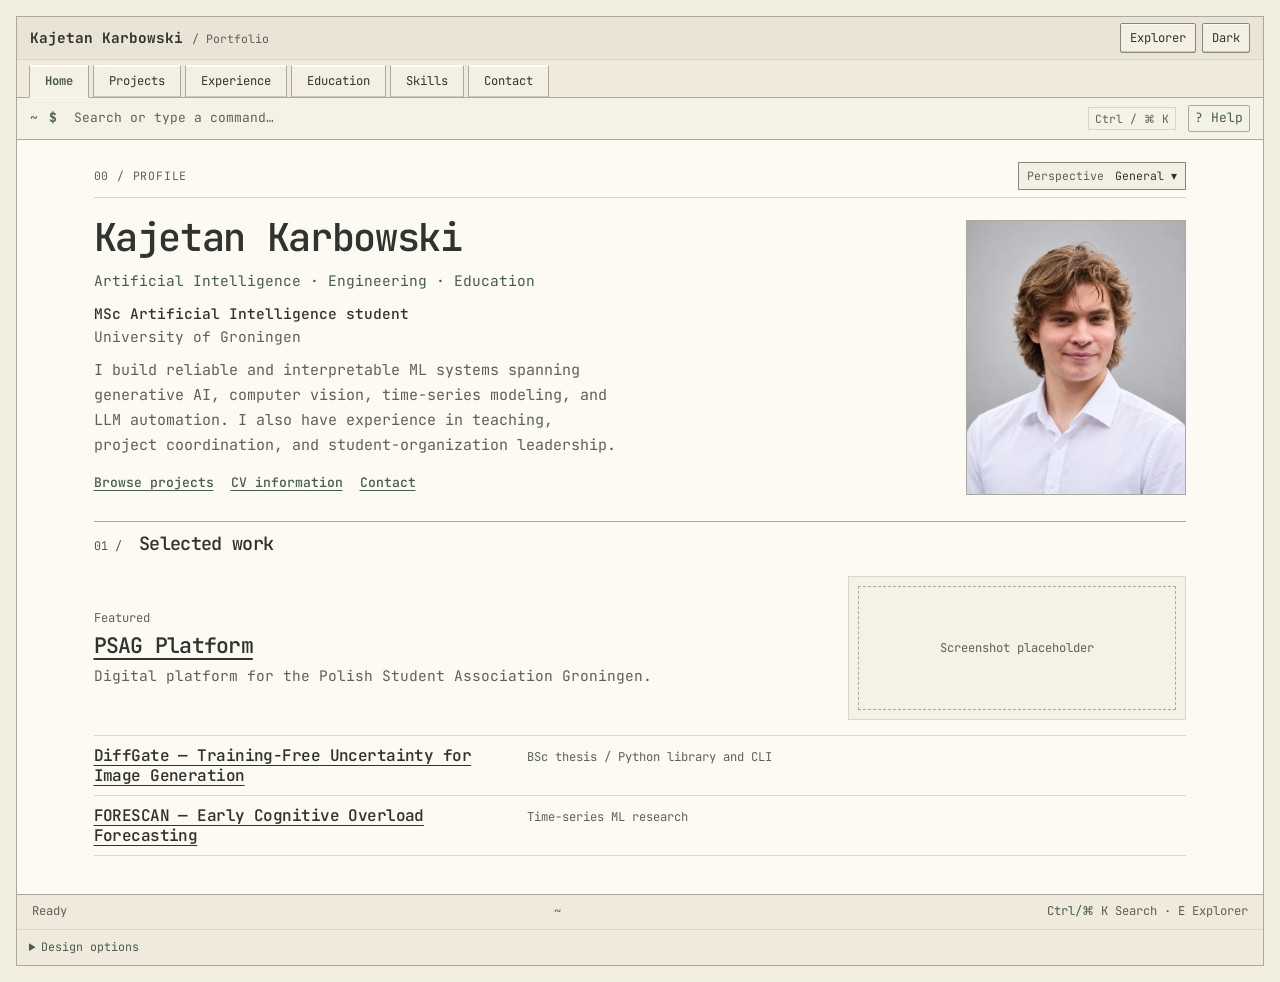
==== index.html @ 9a4038bc "Refine mobile header and add typography options" ====
<!doctype html>
<html lang="en">
<head>
  <meta charset="utf-8">
  <meta name="viewport" content="width=device-width, initial-scale=1">
  <meta name="description" content="Kajetan Karbowski, MSc Artificial Intelligence student at the University of Groningen.">
  <title>Kajetan Karbowski</title>
  <link rel="stylesheet" href="portfolio.css">
  <link rel="stylesheet" href="experiment.css">
  <script src="portfolio-content.js" defer></script>
  <script src="portfolio.js" defer></script>
</head>
<body>
  <div class="portfolio" data-design="experimental" data-theme="light">
    <a class="skip-link" href="#main">Skip to content</a>
    <div class="sheet dos-window">
      <header class="site-header">
        <div class="dos-banner">
          <a class="wordmark" href="./" data-page="home">Kajetan Karbowski <small>/ Portfolio</small></a>
          <div class="header-tools">
            <button type="button" id="outline-toggle" aria-controls="outline" aria-expanded="false" aria-keyshortcuts="E">Outline</button>
            <div class="dos-themes" role="group" aria-label="Color theme">
              <button type="button" data-color="light" aria-label="Light theme" aria-pressed="true">Light</button>
              <button type="button" data-color="dark" aria-label="Dark theme" aria-pressed="false">Dark</button>
            </div>
            <button type="button" id="theme-toggle" data-color="dark" aria-label="Use dark theme" hidden>Dark</button>
          </div>
        </div>
        <nav class="dos-tabs" aria-label="Primary">
          <a href="./" data-page="home" aria-current="page">Home</a>
          <a href="?section=projects" data-page="projects" aria-label="Projects">Projects</a>
          <a href="?section=experience" data-page="experience" aria-label="Experience"><span class="tab-full">Experience</span><span class="tab-short" aria-hidden="true" hidden>Exper.</span></a>
          <a href="?section=education" data-page="education" aria-label="Education"><span class="tab-full">Education</span><span class="tab-short" aria-hidden="true" hidden>Educ.</span></a>
          <a href="?section=skills" data-page="skills">Skills</a>
          <a href="?section=contact" data-page="contact">Contact</a>
        </nav>
        <div class="command-bar" id="command-bar">
          <form class="command-line" id="command-form" role="search">
            <span class="prompt" aria-hidden="true"><span id="prompt-path">~</span> <b>❯</b></span>
            <div class="command-field">
              <input id="command-input" type="search" role="combobox" aria-label="Search projects, pages, or commands" aria-controls="command-results" aria-autocomplete="list" aria-expanded="false" aria-keyshortcuts="Control+K Meta+K" autocomplete="off" spellcheck="false" placeholder="Search or type a command…">
              <span id="command-feedback" class="command-feedback" aria-hidden="true" hidden></span>
            </div>
            <kbd class="command-key" aria-hidden="true">Ctrl / ⌘ K</kbd>
            <button type="button" id="help-toggle" aria-label="Command help" aria-keyshortcuts="?" aria-controls="command-help" aria-expanded="false" hidden>? Help</button>
          </form>
          <div id="search-panel" class="search-panel" hidden>
            <div class="search-results" id="search-results">
              <p class="search-caption">Results</p>
              <ul id="command-results" role="listbox" aria-label="Search results"></ul>
              <p id="search-empty" hidden>No matches.</p>
            </div>
            <div class="search-preview" id="search-preview"></div>
            <div class="search-help" id="command-help" hidden>
              <h2>Command help</h2>
              <p>Type a name to search. Use ↑ ↓ to move, Enter to open, and Escape to close.</p>
              <dl>
                <dt>Navigate</dt><dd><code>cd projects</code>, <code>cd experience</code>, <code>cd education</code>, <code>cd contact</code></dd>
                <dt>Open a project</dt><dd><code>open psag</code></dd>
                <dt>Change view</dt><dd><code>view ai</code>, <code>view software</code>, <code>view education</code>, <code>view general</code></dd>
                <dt>Filter projects</dt><dd><code>filter --tag python</code>, <code>filter --clear</code></dd>
                <dt class="experiment-help" hidden>Shortcuts</dt><dd class="experiment-help" hidden><kbd>Ctrl/Cmd+K</kbd> toggles search, <kbd>?</kbd> toggles Help, and <kbd>E</kbd> toggles Explorer outside the search field.</dd>
              </dl>
            </div>
            <div class="search-footer"><span id="search-count" aria-live="polite"></span><span>↑ ↓ Move · Enter Open · Esc Close</span></div>
          </div>
        </div>
      </header>

      <div class="dos-workspace">
        <aside class="outline" id="outline" hidden>
          <button type="button" id="outline-close" aria-label="Close Explorer" hidden>Close</button>
          <nav aria-label="Page outline">
            <p id="outline-path">~/</p>
            <ul id="outline-links"></ul>
          </nav>
          <div id="inspector-meta" hidden></div>
        </aside>
        <main class="dos-content" id="main" tabindex="-1">
          <div class="views" role="group" aria-label="Perspective">
            <span class="view-label" aria-hidden="true">View</span>
            <button type="button" data-perspective="general" aria-pressed="true">All</button>
            <button type="button" data-perspective="research" aria-pressed="false">Research</button>
            <button type="button" data-perspective="engineering" aria-pressed="false">Software</button>
            <button type="button" data-perspective="teaching" aria-pressed="false">Education</button>
          </div>
          <div class="document-tools" hidden>
            <span id="document-identifier">00 / Profile</span>
            <details id="perspective-menu">
              <summary><span class="perspective-label">Perspective</span> <span id="active-perspective">General</span><span id="compact-perspective" aria-hidden="true">General</span> <span aria-hidden="true">▾</span></summary>
              <div role="group" aria-label="Perspective">
                <button type="button" data-perspective="general" aria-pressed="true">General</button>
                <button type="button" data-perspective="research" aria-pressed="false">Research</button>
                <button type="button" data-perspective="engineering" aria-pressed="false">Software</button>
                <button type="button" data-perspective="teaching" aria-pressed="false">Education</button>
              </div>
            </details>
          </div>

          <a class="back-link" id="back-to-projects" href="?section=projects" data-page="projects" hidden>← Back to projects</a>
          <header class="hero" data-home>
            <div class="hero-copy">
              <div class="heading-row"><h1 tabindex="-1">Kajetan Karbowski</h1></div>
              <div class="dossier-profile" hidden>
                <p class="dossier-fields">Artificial Intelligence · Engineering · Education</p>
                <p class="dossier-degree">MSc Artificial Intelligence <span>University of Groningen</span></p>
              </div>
              <p class="intro">I’m an MSc Artificial Intelligence student at the University of Groningen, interested in AI research, software engineering, and education.</p>
              <div class="hero-actions">
                <a class="button primary" href="?section=projects" data-page="projects">Browse projects</a>
                <a class="button" href="?section=contact#cv" data-page="contact" data-anchor="cv">CV information</a>
                <a class="button" href="?section=contact" data-page="contact">Contact</a>
              </div>
            </div>
            <picture class="portrait profile-portrait" id="portrait">
              <source srcset="assets/profile_portrait_web.webp" type="image/webp">
              <img src="assets/profile_portrait_web.jpg" width="1122" height="1402" alt="Kajetan Karbowski">
            </picture>
          </header>

          <div class="filters" id="filters" hidden>
            <span>Filter</span>
            <button type="button" id="clear-filter">Clear filter</button>
            <span id="filter-count"></span>
          </div>
          <div id="section-content"></div>
        </main>
      </div>

      <footer class="dos-status">
        <span id="status" role="status" aria-live="polite" aria-atomic="true">Ready</span>
        <span id="status-path" aria-hidden="true">~</span>
        <span class="experiment-shortcuts" hidden><kbd>Ctrl/⌘ K</kbd> Search <span id="inspector-shortcut">· <kbd>E</kbd> Explorer</span></span>
      </footer>
      <details id="design-options" class="design-options" hidden>
        <summary>Design options</summary>
        <fieldset>
          <legend>Typography</legend>
          <label><input type="radio" name="typography" value="mono" checked> <span>Mono <small>JetBrains Mono throughout</small></span></label>
          <label><input type="radio" name="typography" value="mixed"> <span>Mixed <small>Mono headings and controls, sans-serif prose</small></span></label>
          <label><input type="radio" name="typography" value="reading"> <span>Reading <small>Sans-serif headings and prose, with roomier text</small></span></label>
        </fieldset>
      </details>
    </div>

  </div>
</body>
</html>
---- portfolio.css ----
@font-face {
  font-family: "IBM Plex Sans";
  src: url("fonts/ibm-plex-sans.woff2") format("woff2");
  font-style: normal;
  font-weight: 400 700;
  font-display: swap;
}
@font-face {
  font-family: "IBM Plex Mono";
  src: url("fonts/ibm-plex-mono.woff2") format("woff2");
  font-style: normal;
  font-weight: 400;
  font-display: swap;
}
:root {
  --mono: "IBM Plex Mono", ui-monospace, 'Cascadia Mono', Consolas, 'Liberation Mono', monospace;
  font-family: "IBM Plex Sans", system-ui, sans-serif;
}
*, *::before, *::after { box-sizing: border-box; }
body, h1, h2, h3, p, ul { margin: 0; }
button, select, input { font: inherit; color: inherit; }
button, select, summary { cursor: pointer; }
a { color: inherit; text-underline-offset: .23em; }
[hidden] { display: none !important; }

.portfolio {
  --paper: #f7f4e9;
  --panel: #fffdf6;
  --trim: #f0ebdc;
  --raised: #f7f3e8;
  --bar: #e9e1ca;
  --selected: #ebe2cc;
  --ink: #332f26;
  --muted: #625b4b;
  --accent: #87432e;
  --accent-wash: #f3e5da;
  --command-surface: #f9f5ec;
  --line: #b7ac94;
  --control-line: #8e8168;
  --rule: #ded7c5;
  --rim: #fffefa;
  --bevel: #cfc5b0;
  --primary: #4d442f;
  --primary-text: #fffdf6;
  color-scheme: light;
  min-height: 100vh;
  padding: clamp(10px, 2.15vw, 36px);
  background: var(--paper);
  color: var(--ink);
}
.portfolio[data-theme="dark"] {
  --paper: #212121;
  --panel: #2b2b2b;
  --trim: #343434;
  --raised: #3d3d3d;
  --bar: #404040;
  --selected: #4a4a4a;
  --ink: #f1f1f1;
  --muted: #c1c1c1;
  --accent: #f1ae95;
  --accent-wash: #463731;
  --command-surface: #30302e;
  --line: #777;
  --control-line: #8b8b8b;
  --rule: #525252;
  --rim: #5a5a5a;
  --bevel: #242424;
  --primary: #e3e3e3;
  --primary-text: #252525;
  color-scheme: dark;
}
:focus-visible { outline: 2px solid var(--accent); outline-offset: 3px; }
.skip-link { position: absolute; inset: 8px auto auto 8px; z-index: 1; padding: 10px; background: var(--panel); }
.skip-link:not(:focus) { clip-path: inset(50%); }
.sheet { max-width: 1510px; margin-inline: auto; }
.dos-window { border: 1px solid var(--line); outline: 1px solid var(--rim); background: var(--panel); }
.site-header { background: var(--trim); }
.dos-banner {
  display: flex;
  flex-wrap: wrap;
  justify-content: space-between;
  align-items: center;
  gap: 8px 18px;
  padding: 10px 16px;
  background: var(--bar);
  box-shadow: inset 0 1px 0 var(--rim);
  border-bottom: 1px solid var(--rule);
}
.wordmark { font-size: .9rem; font-weight: 700; text-decoration: none; }
.wordmark small { font: .72rem var(--mono); color: var(--muted); }
.header-tools, .dos-themes { display: flex; flex-wrap: wrap; align-items: center; gap: 6px; }
.dos-themes { gap: 3px; }

button, .button, select, input {
  background: var(--raised);
  border: 1px solid var(--control-line);
  border-radius: 2px;
}
button, .button, select { padding: 8px 11px; min-height: 36px; font-size: .82rem; }
.header-tools button, .dos-tabs a {
  font: .76rem/1.2 var(--mono);
  box-shadow: inset 0 1px 0 var(--rim), inset 0 -1px 0 var(--bevel);
}
.header-tools button { min-height: 34px; padding: 6px 9px; }
button[aria-expanded="true"], button[aria-pressed="true"] { background: var(--selected); font-weight: 700; }
.dos-themes button[aria-pressed="true"] { box-shadow: inset 0 1px 1px var(--bevel); }
.button { display: inline-flex; align-items: center; justify-content: center; text-decoration: none; }
.button.primary { border-color: var(--primary); background: var(--primary); color: var(--primary-text); font-weight: 650; }
.dos-tabs {
  display: flex;
  flex-wrap: wrap;
  gap: 4px;
  padding: 8px 14px 0;
  border-bottom: 1px solid var(--line);
}
.dos-tabs a {
  position: relative;
  display: flex;
  align-items: center;
  min-height: 39px;
  padding: 7px 15px;
  margin-bottom: -1px;
  text-decoration: none;
  background: var(--raised);
  border: 1px solid var(--line);
  border-top-color: var(--rim);
}
.dos-tabs a[aria-current] { color: var(--accent); background: var(--command-surface); border-bottom-color: var(--panel); box-shadow: inset 0 1px 0 var(--rim); font-weight: 700; }

.command-bar {
  border-bottom: 1px solid var(--line);
  background: var(--command-surface);
  font: .81rem/1.4 var(--mono);
}
.command-line {
  display: grid;
  grid-template-columns: auto minmax(0, 1fr) auto;
  align-items: center;
  gap: 12px;
  min-height: 49px;
  padding: 0 15px;
}
.prompt { white-space: nowrap; color: var(--accent); min-width: 0; }
.prompt b { padding-inline-start: 3px; }
.command-field { position: relative; min-width: 0; }
.command-field input {
  display: block;
  width: 100%;
  min-height: 37px;
  border: 0;
  border-radius: 0;
  padding: 6px 5px;
  background: transparent;
  font: inherit;
}
.command-field input::placeholder { color: var(--muted); opacity: 1; }
.command-field input:focus-visible { outline-offset: 0; }
.command-field:has(.command-feedback:not([hidden])) input::placeholder { color: transparent; }
.command-feedback {
  position: absolute;
  inset: 0 5px;
  display: flex;
  align-items: center;
  color: var(--accent);
  overflow-wrap: anywhere;
  pointer-events: none;
}
.command-feedback[data-typing]::after { content: '▍'; }
.command-key, .search-caption, .preview-type, .search-footer { color: var(--muted); font: .71rem/1.35 var(--mono); }
.command-key { border: 1px solid var(--rule); padding: 3px 6px; white-space: nowrap; }
.search-panel {
  display: grid;
  grid-template-columns: minmax(0, .9fr) minmax(0, 1.45fr);
  border-top: 1px solid var(--line);
  background: var(--panel);
}
.search-results, .search-preview, .search-help { min-width: 0; padding: 16px clamp(12px, 2vw, 27px); }
.search-results { border-right: 1px solid var(--rule); }
.search-caption { text-transform: uppercase; letter-spacing: .1em; margin-bottom: 9px; }
#command-results { max-height: 240px; overflow-y: auto; list-style: none; padding: 0; }
#command-results li {
  display: flex;
  justify-content: space-between;
  align-items: baseline;
  gap: 8px;
  padding: 8px 10px;
  border-left: 2px solid transparent;
  color: var(--ink);
  cursor: pointer;
}
#command-results li[aria-selected="true"] { border-color: var(--accent); background: var(--accent-wash); }
#command-results small { color: var(--muted); font-size: .7rem; }
#search-empty { padding: 8px 0; color: var(--muted); }
.search-preview { background: var(--command-surface); }
.search-preview h2 { margin: 4px 0 7px; font-size: 1.35rem; font-family: "IBM Plex Sans", system-ui, sans-serif; }
.search-preview code { color: var(--accent); font: .76rem/1.5 var(--mono); overflow-wrap: anywhere; }
.search-preview p:not(.search-caption, .preview-type, .meta), .search-help p { max-width: 62ch; margin-top: 13px; color: var(--muted); font: .94rem/1.5 "IBM Plex Sans", system-ui, sans-serif; }
.search-preview .meta { margin-top: 7px; }
.search-help { grid-column: 1 / -1; }
.search-help h2 { font-family: "IBM Plex Sans", system-ui, sans-serif; }
.search-help dl { display: grid; grid-template-columns: max-content 1fr; gap: 6px 13px; margin-bottom: 3px; }
.search-help dd { margin: 0; overflow-wrap: anywhere; }
.search-footer { grid-column: 1 / -1; display: flex; justify-content: space-between; flex-wrap: wrap; gap: 5px 15px; padding: 7px 15px; border-top: 1px solid var(--rule); }
.dos-workspace { display: grid; grid-template-columns: minmax(0, 1fr); }
.dos-workspace:has(.outline:not([hidden])) { grid-template-columns: minmax(158px, 15%) minmax(0, 1fr); }
.outline { background: var(--trim); border-right: 1px solid var(--rule); padding: 23px 13px; font: .78rem/1.45 var(--mono); }
.outline p { margin: 0 6px 8px; color: var(--accent); font-weight: 600; }
.outline ul { list-style: none; padding: 0 0 0 8px; margin-left: 9px; border-left: 1px solid var(--line); }
.outline a { display: block; padding: 8px 7px; text-decoration: none; overflow-wrap: anywhere; }

.dos-content { width: 100%; max-width: 1216px; min-width: 0; margin-inline: auto; padding: clamp(16px, 2.5vw, 36px) clamp(16px, 4vw, 58px) clamp(32px, 5vw, 68px); }
.views { display: flex; align-items: center; flex-wrap: wrap; gap: 4px; }
.view-label { margin-right: 9px; color: var(--muted); font: .7rem/1.4 var(--mono); letter-spacing: .09em; text-transform: uppercase; }
.views button { padding: 5px 9px; min-height: 31px; border: 1px solid transparent; background: transparent; font: .78rem/1.4 var(--mono); }
.views button[aria-pressed="true"] { color: var(--accent); background: var(--accent-wash); border-color: var(--rule); }
.hero { margin-block: 24px 25px; }
.hero[data-home] { display: grid; grid-template-columns: minmax(0, 1fr) minmax(135px, 22%); gap: clamp(20px, 5vw, 78px); align-items: center; margin-block: 28px clamp(34px, 5vw, 66px); }
h1 { width: fit-content; max-width: 100%; font-size: clamp(2rem, 3.8vw, 3.5rem); line-height: 1.07; font-weight: 650; letter-spacing: -.045em; overflow-wrap: anywhere; }
.hero:not([data-home]) h1 { font-size: clamp(1.95rem, 3.5vw, 3.15rem); }
.intro { max-width: 58ch; margin-block-start: 11px; color: var(--muted); font-size: clamp(1rem, 1.4vw, 1.2rem); line-height: 1.58; }
.hero-actions, .contact-actions { display: flex; flex-wrap: wrap; gap: 8px; margin-top: 19px; }
.hero-actions .button { min-height: 42px; padding-inline: 14px; }
h2 { font-size: clamp(1.18rem, 2vw, 1.46rem); line-height: 1.2; letter-spacing: -.027em; }
h3 { font-size: 1.12rem; line-height: 1.22; letter-spacing: -.025em; }
.meta, .tags, .dos-status { font: .76rem/1.4 var(--mono); color: var(--muted); }

.media-placeholder {
  position: relative;
  display: grid;
  min-width: 0;
  place-items: center;
  padding: 19px;
  background: var(--command-surface);
  color: var(--muted);
  text-align: center;
  text-decoration: none;
  font: .76rem/1.4 var(--mono);
}
.media-placeholder::before { content: ''; position: absolute; inset: 9px; border: 1px dashed var(--line); pointer-events: none; }
.portrait { aspect-ratio: 5 / 5.7; border: 1px solid var(--rule); }
.home-section { border-top: 1px solid var(--rule); padding-top: 16px; }
.home-section + .home-section { margin-top: 30px; }
.home-section h2 { margin-bottom: 13px; }
.featured { display: grid; grid-template-columns: minmax(0, 1.14fr) minmax(0, 1fr); border: 1px solid var(--rule); }
.feature-image { min-height: 222px; border-right: 1px solid var(--rule); }
.feature-copy { padding: clamp(20px, 3.2vw, 44px); }
.feature-copy h3 { margin-block: 5px 9px; font-size: clamp(1.38rem, 2.6vw, 2.06rem); }
.feature-copy p:not(.meta), .project-copy p:not(.meta), .entries li p:not(.meta), .detail-body p, .contact-grid p { color: var(--muted); max-width: 66ch; line-height: 1.55; }
.feature-copy .text-action { display: inline-block; margin-top: 17px; }
.text-action, .back-link { font-size: .86rem; color: var(--accent); font-weight: 650; }
.text-action::after { content: ' →'; }
.back-link { display: inline-block; margin-top: 12px; }
.tags { display: flex; flex-wrap: wrap; gap: 5px; list-style: none; padding: 0; margin-top: 12px; }
.tags :is(button, span) {
  display: inline-block;
  padding: 3px 7px;
  border: 1px solid var(--rule);
  background: var(--raised);
  font: .71rem/1.4 var(--mono);
}
.tags button { min-height: 26px; color: var(--accent); border-color: var(--line); }
.tags button[aria-pressed="true"] { background: var(--accent-wash); }
.highlights { display: grid; grid-template-columns: repeat(2, minmax(0, 1fr)); gap: 12px 24px; padding: 0; list-style: none; }
.highlights li { border-bottom: 1px solid var(--rule); padding-block: 4px 12px; }
.highlights h3 { margin-bottom: 5px; }

.filters { display: flex; align-items: center; flex-wrap: wrap; gap: 7px 12px; padding: 7px 10px; background: var(--trim); border-block: 1px solid var(--rule); font: .77rem/1.4 var(--mono); }
.filters button { min-height: 29px; padding: 3px 8px; color: var(--accent); }
#filter-count { margin-inline-start: auto; color: var(--muted); }
.entries, .project-list { list-style: none; padding: 0; border-top: 1px solid var(--rule); }
.filters:not([hidden]) + #section-content .project-list { border-top: 0; }
.entries li, .project-list > li { padding-block: 19px; border-bottom: 1px solid var(--rule); }
.project-list > li { display: flex; justify-content: space-between; align-items: baseline; gap: 10px 22px; }
.project-list .text-action { flex-shrink: 0; }
.project-copy h2, .entries h2 { margin-block: 4px 7px; }
.empty { padding-block: 18px; color: var(--muted); }
.document-index {
  display: flex;
  flex-wrap: wrap;
  gap: 5px 15px;
  padding: 8px 10px;
  border-block: 1px solid var(--rule);
  margin-bottom: 14px;
  background: var(--command-surface);
  color: var(--accent);
  font: .78rem/1.45 var(--mono);
}
.detail-image { min-height: clamp(185px, 24vw, 365px); border: 1px solid var(--rule); }
.detail-body { max-width: 73ch; }
.detail-body section, .detail-body details, .contact-grid section { border-top: 1px solid var(--rule); padding-block: 16px; }
.detail-body section:first-child { margin-top: 24px; }
.detail-body h2, .contact-grid h2 { margin-bottom: 8px; }
.detail-body summary { font-weight: 640; }
.detail-body details p { margin-top: 7px; }
.contact-grid { display: grid; grid-template-columns: minmax(0, 1.35fr) minmax(0, 1fr); gap: 4px 27px; }
.contact-grid code { font-family: var(--mono); overflow-wrap: anywhere; }
.contact-grid .meta { margin-bottom: 5px; }
.dos-status { display: flex; flex-wrap: wrap; justify-content: space-between; gap: 4px 12px; border-top: 1px solid var(--line); background: var(--trim); padding: 8px 15px; overflow-wrap: anywhere; }

@media (hover: hover) {
  button:hover, .button:not(.primary):hover, .dos-tabs a:not([aria-current]):hover, .outline a:hover { background: var(--selected); }
  .button.primary:hover { opacity: .9; }
  .media-placeholder:hover { background: var(--selected); }
}
@media (max-width: 760px) {
  .dos-workspace:has(.outline:not([hidden])) { grid-template-columns: minmax(0, 1fr); }
  .outline { border-right: 0; border-bottom: 1px solid var(--rule); padding: 12px; }
  .outline ul { display: grid; grid-template-columns: repeat(2, minmax(0, 1fr)); }
  .search-panel { grid-template-columns: minmax(0, 1fr); }
  .search-preview { display: none; }
  .search-results { border-right: 0; }
  .hero { margin-top: 18px; }
  .hero[data-home] { margin-top: 20px; }
}
@media (max-width: 520px) {
  .dos-banner { padding: 9px 10px; }
  .header-tools { gap: 5px; }
  .command-line { grid-template-columns: minmax(0, 1fr); gap: 3px; padding: 7px 11px 5px; }
  .prompt { overflow: hidden; text-overflow: ellipsis; font-size: .73rem; }
  .command-field input { min-height: 37px; font-size: .76rem; }
  .command-feedback { font-size: .71rem; }
  .command-key { display: none; }
  .search-footer span:last-child { display: none; }
  .search-help dl { grid-template-columns: minmax(0, 1fr); }
  .search-help dt:not(:first-of-type) { margin-top: 5px; }
  .dos-tabs { display: grid; grid-template-columns: repeat(3, minmax(0, 1fr)); padding-inline: 5px; gap: 3px; }
  .dos-tabs a { justify-content: center; padding: 6px 8px; min-height: 36px; font-size: .71rem; }
  .hero[data-home] { grid-template-columns: 1fr; gap: 17px; }
  .portrait { width: min(165px, 100%); }
  .featured, .contact-grid { grid-template-columns: 1fr; }
  .feature-image { min-height: 153px; border-right: 0; border-bottom: 1px solid var(--rule); }
  .project-list > li { flex-wrap: wrap; }
  #status-path { display: none; }
}
---- experiment.css ----
@font-face {
  font-family: "JetBrains Mono";
  src: url("fonts/jetbrains-mono.woff2") format("woff2");
  font-weight: 400 700;
  font-display: swap;
}

.portfolio[data-design="experimental"] {
  --mono: "JetBrains Mono", ui-monospace, monospace;
  --outer: clamp(9px, 1.25vw, 24px);
  --paper: #f1eddf;
  --panel: #fcfaf2;
  --trim: #efeadc;
  --raised: #f4efe3;
  --bar: #e9e4d5;
  --selected: #e3e6d8;
  --ink: #30342e;
  --muted: #5c6258;
  --accent: #465d4e;
  --accent-wash: #e7eadf;
  --command-surface: #f4f1e7;
  --line: #a8aa9b;
  --control-line: #858b7b;
  --rule: #d6d7c8;
  --rim: #fdfbf4;
  --bevel: #cbcbbd;
  display: flex;
  flex: 1;
  min-height: 0;
  font: 400 .91rem/1.6 var(--mono);
  padding: var(--outer);
}
body:has(> .portfolio[data-design="experimental"]:not([hidden])) {
  display: flex;
  flex-direction: column;
  min-height: 100vh;
  min-height: 100dvh;
}
.portfolio[data-design="experimental"][data-theme="dark"] {
  --paper: #70736f;
  --panel: #626662;
  --trim: #666a66;
  --raised: #686d68;
  --bar: #676b67;
  --selected: #555d57;
  --ink: #f6f4ed;
  --muted: #f0eee7;
  --accent: #e9f2e7;
  --accent-wash: #555d57;
  --command-surface: #626662;
  --line: #858983;
  --control-line: #c6ccc4;
  --rule: #858983;
  --rim: #858983;
  --bevel: #5d615d;
}
.portfolio[data-design="experimental"] .sheet {
  width: 100%;
  max-width: 1550px;
  display: flex;
  flex-direction: column;
}
.portfolio[data-design="experimental"] .dos-workspace { flex: 1; }
.portfolio[data-design="experimental"] .dos-window { outline: 0; }
.portfolio[data-design="experimental"] .dos-banner { padding: 6px 13px; box-shadow: none; }
.portfolio[data-design="experimental"] .header-tools button { min-height: 30px; padding-block: 4px; }
.portfolio[data-design="experimental"] .dos-tabs { padding: 5px 12px 0; }
.portfolio[data-design="experimental"] .dos-tabs a { min-height: 33px; padding-block: 5px; }
.portfolio[data-design="experimental"] .command-line {
  grid-template-columns: auto minmax(0, 1fr) auto auto;
  min-height: 41px;
  padding-inline: 13px;
}
#help-toggle {
  padding: 3px 6px;
  min-height: 27px;
  border-color: var(--line);
  background: transparent;
  color: var(--accent);
  font: inherit;
}
#command-results .command-group { display: block; border: 0; padding: 0; cursor: default; }
.command-group ul { padding: 0; list-style: none; }
.command-group > p { color: var(--muted); padding: 7px 8px 3px; font-size: .69rem; text-transform: uppercase; letter-spacing: .07em; }
.portfolio[data-design="experimental"] #command-results { max-height: 324px; }
.portfolio[data-design="experimental"] .command-field input { min-height: 34px; }
.portfolio[data-design="experimental"] .command-feedback[data-hold]::after {
  content: '▍';
  animation: hold-cursor 780ms step-end infinite;
}
@keyframes hold-cursor { 50% { opacity: 0; } }
.portfolio[data-design="experimental"] .command-feedback[data-returning] {
  opacity: 0;
  transition: opacity var(--command-settle) ease-out;
}
.portfolio[data-design="experimental"] .command-field:has(.command-feedback[data-returning]) input::placeholder {
  color: var(--muted);
  transition: color var(--command-settle) ease-out;
}
.portfolio[data-design="experimental"] .search-preview h2,
.portfolio[data-design="experimental"] .search-preview p:not(.search-caption, .preview-type, .meta) {
  font-family: var(--mono);
}
.portfolio[data-design="experimental"][data-theme="dark"] #command-results [aria-selected="true"] small { color: var(--ink); }

.portfolio[data-design="experimental"] .dos-content { max-width: 1180px; padding: 22px clamp(16px, 3.4vw, 53px) 38px; }
.document-tools {
  display: flex;
  align-items: baseline;
  justify-content: space-between;
  gap: 10px;
  border-bottom: 1px solid var(--rule);
  padding-bottom: 7px;
  min-height: 31px;
  color: var(--muted);
  font: .72rem/1.4 var(--mono);
}
#document-identifier { text-transform: uppercase; letter-spacing: .07em; }
#perspective-menu { position: relative; margin-left: auto; }
#perspective-menu summary {
  list-style: none;
  padding: 5px 8px;
  border: 1px solid var(--control-line);
  background: var(--raised);
  color: var(--ink);
}
#perspective-menu[open] summary { background: var(--accent-wash); }
.perspective-label { color: var(--muted); margin-right: 4px; }
#compact-perspective { display: none; }
#perspective-menu summary::-webkit-details-marker { display: none; }
#perspective-menu [role="group"] {
  position: absolute;
  z-index: 2;
  right: 0;
  min-width: 138px;
  padding: 4px;
  margin-top: 5px;
  border: 1px solid var(--control-line);
  background: var(--panel);
}
#perspective-menu button {
  display: block;
  width: 100%;
  min-height: 29px;
  padding: 4px 8px;
  border: 0;
  background: transparent;
  text-align: left;
  font: inherit;
}
#perspective-menu button:is(:hover, [aria-pressed="true"]) { background: var(--accent-wash); color: var(--ink); }
.portfolio[data-design="experimental"] :is(h1, h2, h3) {
  font-family: var(--mono);
  font-weight: 550;
  letter-spacing: -.035em;
}
.portfolio[data-design="experimental"] .heading-row {
  display: flex;
  justify-content: space-between;
  align-items: center;
  gap: 6px 14px;
}
.heading-row .document-tools {
  border: 0;
  padding: 0;
  min-height: 0;
  margin-left: auto;
  flex: 0 0 auto;
}
.portfolio[data-design="experimental"] .hero,
.portfolio[data-design="experimental"] .hero[data-home] { margin-block: 19px 24px; }
.portfolio[data-design="experimental"] .hero[data-home] {
  grid-template-columns: minmax(0, 1fr) clamp(108px, 11vw, 145px);
  align-items: start;
  gap: clamp(17px, 4vw, 52px);
}
.portfolio[data-design="experimental"] .portrait { width: 100%; margin-top: 3px; }
.portfolio[data-design="experimental"] .hero h1 { font-size: clamp(1.65rem, 3vw, 2.8rem); }
.portfolio[data-design="experimental"] .hero:not([data-home]) h1 { font-size: clamp(1.4rem, 2.5vw, 2.25rem); }
.dossier-profile { margin-top: 11px; }
.dossier-fields { color: var(--accent); font-size: .91rem; }
.dossier-degree { margin-top: 9px; font-weight: 500; font-size: .91rem; }
.dossier-degree span { display: block; color: var(--muted); font-weight: 400; }
.portfolio[data-design="experimental"] .intro { margin-top: 10px; font-size: .94rem; line-height: 1.65; }
.portfolio[data-design="experimental"] .hero-actions { margin-top: 11px; gap: 4px 17px; }
.portfolio[data-design="experimental"] .hero-actions .button {
  min-height: 29px;
  padding: 0;
  border: 0;
  border-radius: 0;
  color: var(--accent);
  background: transparent;
  text-decoration: underline;
  text-underline-offset: .24em;
  font-weight: 500;
}
.dossier-work { border-top: 1px solid var(--line); }
.dossier-work h2 { padding-block: 11px; font-size: 1.15rem; }
.dossier-work h2 span { margin-right: 7px; color: var(--accent); font: .74rem/1.4 var(--mono); letter-spacing: 0; }
.dossier-feature {
  display: grid;
  grid-template-columns: minmax(0, 1fr) minmax(200px, 31%);
  gap: 16px 34px;
  align-items: center;
  padding: 10px 0 15px;
}
.dossier-feature h3 { margin-block: 5px 7px; font-size: 1.34rem; }
.dossier-feature p:not(.meta) { max-width: 65ch; color: var(--muted); line-height: 1.5; }
.dossier-image { min-height: 144px; border: 1px solid var(--rule); }
.dossier-index { list-style: none; padding: 0; border-block: 1px solid var(--rule); }
.dossier-index li { display: grid; grid-template-columns: minmax(135px, .65fr) minmax(0, 1fr) auto; gap: 6px 13px; align-items: baseline; padding: 10px 0; }
.dossier-index li + li { border-top: 1px solid var(--rule); }
.dossier-index h3 { font-size: 1rem; }
.listing-date {
  color: var(--muted);
  font: .76rem/1.4 var(--mono);
  white-space: nowrap;
}
.listing-aside { flex: 0 0 auto; display: grid; justify-items: end; gap: 6px; }
.entry-heading { display: flex; align-items: baseline; justify-content: space-between; gap: 8px 16px; flex-wrap: wrap; }
.portfolio[data-design="experimental"] .entry-heading h2 { margin-top: 0; }
.portfolio[data-design="experimental"] :is(.project-list, .entries) > li[data-relevant] {
  background: var(--accent-wash);
  box-shadow: inset 2px 0 var(--accent);
  padding-inline: 12px;
}
.contact-document { max-width: 850px; }
.contact-document section { border-top: 1px solid var(--line); padding: 13px 0 17px; }
.contact-document h2 { margin: 5px 0 7px; }
.contact-record { display: flex; justify-content: space-between; gap: 5px 14px; flex-wrap: wrap; padding-block: 6px; }
.contact-record + .contact-record { border-top: 1px solid var(--rule); }
.contact-links { display: inline-flex; flex-wrap: wrap; align-items: center; gap: 10px; }
.contact-links button { font: inherit; min-height: 30px; }
.contact-pending { color: var(--muted); }
#outline-close { float: right; padding: 2px 5px; min-height: 26px; font: inherit; }
.tab-short { display: none; }
.portfolio[data-design="experimental"] .document-index { padding: 6px 9px; margin-bottom: 9px; }
.portfolio[data-design="experimental"] .detail-image { min-height: clamp(175px, 20vw, 300px); }
.portfolio[data-design="experimental"] .detail-body { counter-reset: document-part; }
.portfolio[data-design="experimental"] .detail-body > :is(section, details) { counter-increment: document-part; }
.portfolio[data-design="experimental"] .detail-body :is(h2, summary)::before {
  content: counter(document-part, decimal-leading-zero) " / ";
  color: var(--accent);
  font: .76rem/1.4 var(--mono);
  margin-right: 5px;
}
.related-documents {
  display: flex;
  flex-wrap: wrap;
  gap: 6px 13px;
  padding-block: 10px;
  border-top: 1px solid var(--rule);
  color: var(--accent);
  font: .75rem/1.4 var(--mono);
  font-variation-settings: "MONO" 1;
}
.related-documents span { color: var(--muted); }
.portfolio[data-design="experimental"] .outline { background: var(--command-surface); }
#inspector-meta { padding-top: 13px; margin: 14px 6px 0; border-top: 1px solid var(--rule); line-height: 1.5; }
#inspector-meta p { margin: 0 0 4px; font-weight: 400; }
.experiment-shortcuts { color: var(--muted); }
.experiment-shortcuts kbd { font: inherit; color: var(--accent); }

@media (min-width: 761px) {
  .portfolio[data-design="experimental"] .dos-workspace:has(.outline:not([hidden])) { grid-template-columns: minmax(0, 1fr) clamp(164px, 17vw, 246px); }
  .portfolio[data-design="experimental"] .outline { grid-area: 1 / 2; border: 0; border-left: 1px solid var(--rule); }
  .portfolio[data-design="experimental"] .dos-content { grid-area: 1 / 1; }
}
@media (max-width: 600px) {
  .portfolio[data-design="experimental"] .hero[data-home] { grid-template-columns: minmax(0, 1fr) 91px; }
  .portfolio[data-design="experimental"] .portrait { padding: 10px 6px; font-size: .65rem; }
  .portfolio[data-design="experimental"] .portrait::before { inset: 4px; }
  .dossier-feature { grid-template-columns: minmax(0, 1fr); gap: 12px; }
  .dossier-image { min-height: 116px; }
  .dossier-index li { grid-template-columns: minmax(110px, .75fr) minmax(0, 1fr); }
  .experiment-shortcuts { display: none; }
  .dossier-index .listing-date { grid-column: 2; }
  .heading-row .perspective-label { display: none; }
  .project-list .listing-aside { justify-items: start; }

}
@media (max-width: 420px) {
  .portfolio[data-design="experimental"] .hero[data-home] { grid-template-columns: 1fr; }
  .portfolio[data-design="experimental"] .portrait { width: 94px; aspect-ratio: 1.1; }
}
@media (max-width: 760px) {
  .portfolio[data-design="experimental"] .outline {
    position: fixed;
    inset: 10px 10px auto auto;
    z-index: 6;
    width: min(296px, calc(100vw - 20px));
    max-height: calc(100dvh - 20px);
    overflow-y: auto;
    border: 1px solid var(--control-line);
    box-shadow: 0 3px 10px #30342e35;
  }
  .portfolio[data-design="experimental"] .outline ul { display: block; }
}
@media (max-width: 520px) {
  .portfolio[data-design="experimental"] .dos-tabs {
    display: flex;
    flex-wrap: nowrap;
    gap: 2px;
    padding-inline: 4px;
  }
  .portfolio[data-design="experimental"] .dos-tabs a {
    flex: 1 0 auto;
    min-height: 38px;
    padding-inline: 1px;
    font-size: clamp(.72rem, 3.1vw, .8rem);
    white-space: nowrap;
  }
  .portfolio[data-design="experimental"] .command-line {
    grid-template-columns: auto minmax(0, 1fr) auto;
    gap: 4px;
    padding: 4px 7px;
  }
  .portfolio[data-design="experimental"] .prompt { display: flex; align-items: center; overflow: visible; }
  .portfolio[data-design="experimental"] #prompt-path {
    max-width: min(25vw, 14ch);
    overflow: hidden;
    white-space: nowrap;
    text-overflow: ellipsis;
  }
  .portfolio[data-design="experimental"] .command-field input { padding-inline: 2px; font-size: .72rem; }
  .portfolio[data-design="experimental"] .command-feedback { inset-inline: 2px; font-size: .69rem; line-height: 1.12; }
  #help-toggle { padding-inline: 4px; font-size: .72rem; }
  #perspective-menu summary { font-size: .68rem; padding-inline: 5px; }
  .portfolio[data-design="experimental"] .heading-row { align-items: flex-start; }
  #active-perspective { display: none; }
  #compact-perspective { display: inline; }
}
@media (max-width: 374px) {
  .portfolio[data-design="experimental"] .tab-short { display: inline; }
  .portfolio[data-design="experimental"] a:has(.tab-short) .tab-full { display: none; }
}
@media (prefers-reduced-motion: reduce) {
  .portfolio[data-design="experimental"] .command-feedback { animation: none; transition: none; }
  .portfolio[data-design="experimental"] .command-feedback[data-hold]::after { animation: none; }
}

.portfolio .portrait.profile-portrait {
  display: block;
  width: min(100%, 220px);
  padding: 0;
  aspect-ratio: auto;
  border: 1px solid var(--line);
  justify-self: end;
}
.profile-portrait img { display: block; width: 100%; height: auto; }
.portfolio[data-design="experimental"] .hero[data-home] {
  grid-template-columns: minmax(0, 1fr) clamp(170px, 18vw, 220px);
}
.entry-heading { align-items: baseline; }
.entries details { margin-top: 7px; }
.entries details p { margin-top: 7px; }
@media (max-width: 600px) {
  .portfolio .portrait.profile-portrait { width: min(100%, 170px); justify-self: start; }
  .portfolio[data-design="experimental"] .hero[data-home] { grid-template-columns: minmax(0, 1fr) 150px; }
}
@media (max-width: 520px) {
  .portfolio[data-design="experimental"] .hero[data-home] {
    grid-template-columns: minmax(0, 1fr) clamp(108px, 36vw, 150px);
    grid-template-areas: "title title" "profile portrait" "intro intro" "actions actions";
    gap: 8px 13px;
    align-items: center;
  }
  .portfolio[data-design="experimental"] .hero[data-home] .hero-copy { display: contents; }
  .portfolio[data-design="experimental"] .hero[data-home] .heading-row { grid-area: title; }
  .portfolio[data-design="experimental"] .dossier-profile { grid-area: profile; margin-top: 0; }
  .portfolio[data-design="experimental"] .hero[data-home] .intro { grid-area: intro; margin-top: 0; }
  .portfolio[data-design="experimental"] .hero[data-home] .hero-actions { grid-area: actions; margin-top: 0; }
  .portfolio[data-design="experimental"] .portrait.profile-portrait { grid-area: portrait; width: 100%; margin: 0; }
}

.design-options {
  border-top: 1px solid var(--rule);
  padding: 5px 12px;
  background: var(--trim);
  color: var(--muted);
  font: .73rem/1.5 var(--mono);
}
.design-options summary { width: fit-content; padding: 4px 0; color: var(--accent); }
.design-options fieldset { display: grid; gap: 4px; margin: 5px 0; padding: 6px 10px; border: 1px solid var(--rule); }
.design-options label { display: flex; align-items: baseline; gap: 5px; padding: 3px 0; }
.design-options input { accent-color: var(--accent); }
.design-options small { display: block; color: var(--muted); font: inherit; }

.portfolio[data-design="experimental"]:is([data-typography="mixed"], [data-typography="reading"]) {
  --prose: "IBM Plex Sans", system-ui, sans-serif;
}
.portfolio[data-design="experimental"]:not([data-typography="mono"]) :is(
  .intro, .dossier-fields, .dossier-degree, .project-copy > p:not(.meta),
  .feature-copy > p:not(.meta), .dossier-feature p:not(.meta), .detail-body p:not(.meta),
  .entries li > p:not(.meta), .entries details p, .contact-record,
  .search-preview p:not(.search-caption, .preview-type, .meta), .search-help p
) { font-family: var(--prose); }
.portfolio[data-design="experimental"][data-typography="reading"] :is(main h1, main h2, main h3, .search-preview h2) {
  font-family: var(--prose);
}
.portfolio[data-design="experimental"][data-typography="reading"] .intro {
  max-width: 64ch;
  font-size: 1.05rem;
  line-height: 1.7;
}

@media (max-width: 520px) {
  .portfolio[data-design="experimental"] .dos-banner {
    flex-wrap: nowrap;
    gap: 6px;
    padding-inline: 8px;
  }
  .portfolio[data-design="experimental"] .wordmark {
    font-size: clamp(.76rem, 3.5vw, .9rem);
    white-space: nowrap;
  }
  .portfolio[data-design="experimental"] .wordmark small { display: none; }
  .portfolio[data-design="experimental"] .header-tools { flex-wrap: nowrap; gap: 4px; }
  .portfolio[data-design="experimental"] .header-tools button { padding-inline: 6px; font-size: .72rem; }
}
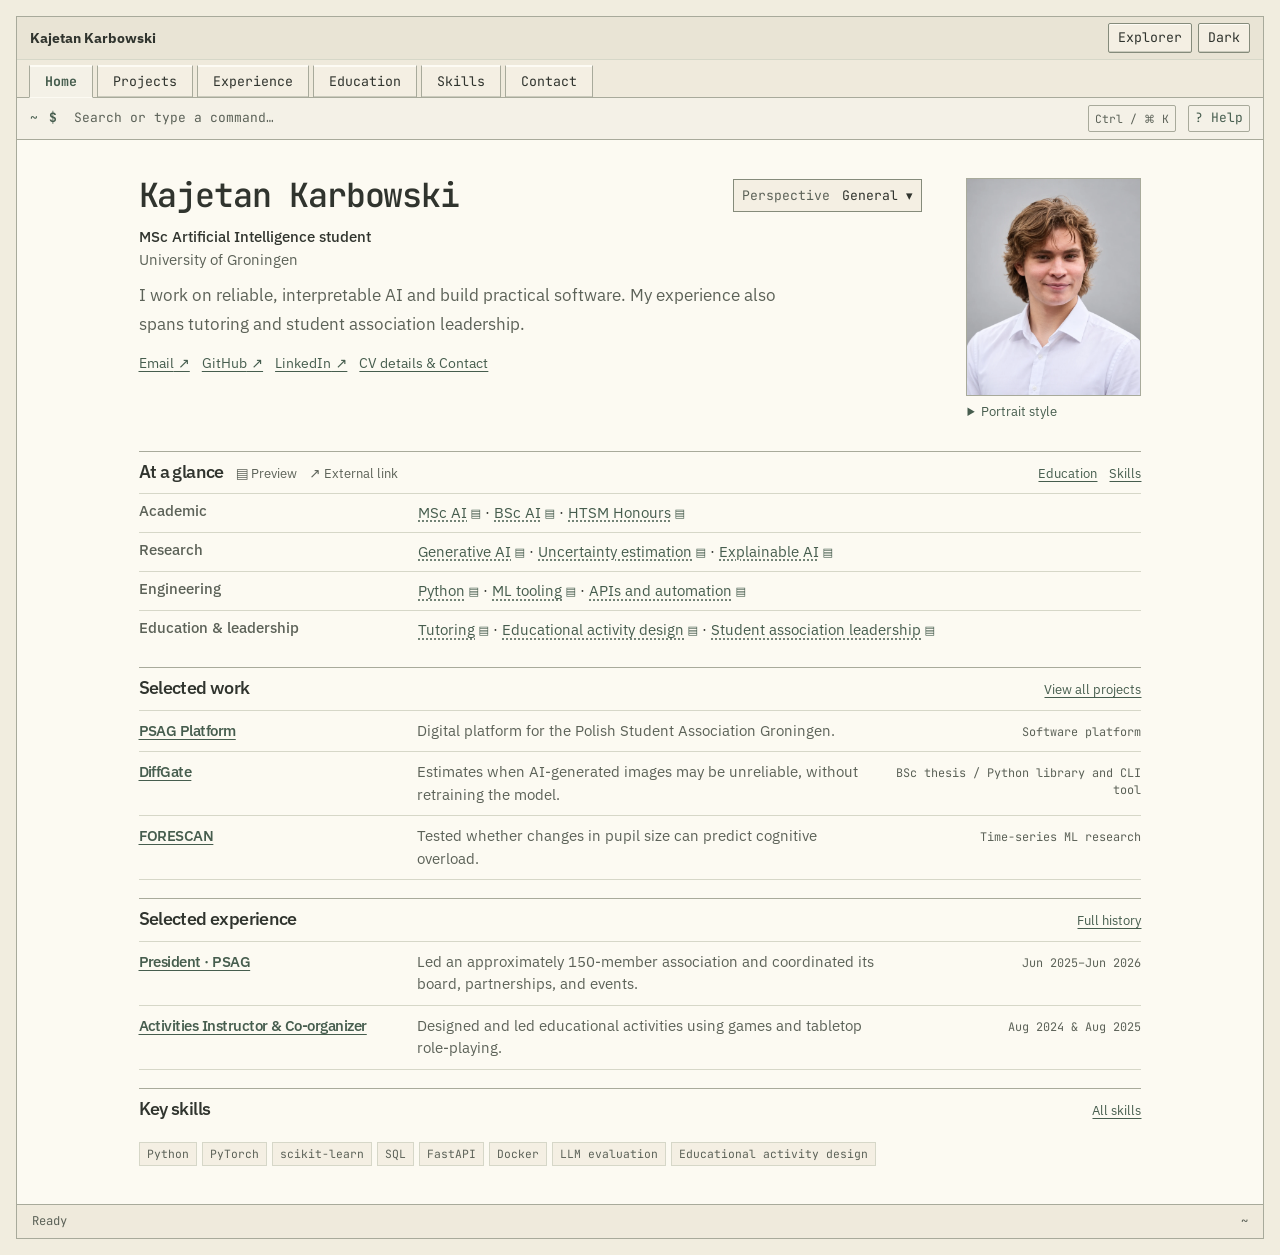
==== commit deb98ba3: "Refine CV portfolio layout and add PSAG demo" ====
--- a/index.html
+++ b/index.html
@@ -5,43 +5,39 @@
   <meta name="viewport" content="width=device-width, initial-scale=1">
   <meta name="description" content="Kajetan Karbowski, MSc Artificial Intelligence student at the University of Groningen.">
   <title>Kajetan Karbowski</title>
-  <link rel="stylesheet" href="portfolio.css">
-  <link rel="stylesheet" href="experiment.css">
-  <script src="portfolio-content.js" defer></script>
-  <script src="portfolio.js" defer></script>
+  <link rel="stylesheet" href="portfolio.css?v=cv-abstract-6">
+  <link rel="stylesheet" href="experiment.css?v=cv-abstract-6">
+  <script src="portfolio-content.js?v=cv-abstract-6" defer></script>
+  <script src="portfolio.js?v=cv-abstract-6" defer></script>
 </head>
 <body>
-  <div class="portfolio" data-design="experimental" data-theme="light">
+  <div class="portfolio" data-design="experimental" data-theme="light" data-cv-home>
     <a class="skip-link" href="#main">Skip to content</a>
     <div class="sheet dos-window">
       <header class="site-header">
         <div class="dos-banner">
-          <a class="wordmark" href="./" data-page="home">Kajetan Karbowski <small>/ Portfolio</small></a>
+          <a class="wordmark" href="./" data-page="home">Kajetan Karbowski</a>
           <div class="header-tools">
             <button type="button" id="outline-toggle" aria-controls="outline" aria-expanded="false" aria-keyshortcuts="E">Outline</button>
-            <div class="dos-themes" role="group" aria-label="Color theme">
-              <button type="button" data-color="light" aria-label="Light theme" aria-pressed="true">Light</button>
-              <button type="button" data-color="dark" aria-label="Dark theme" aria-pressed="false">Dark</button>
-            </div>
             <button type="button" id="theme-toggle" data-color="dark" aria-label="Use dark theme" hidden>Dark</button>
           </div>
         </div>
         <nav class="dos-tabs" aria-label="Primary">
           <a href="./" data-page="home" aria-current="page">Home</a>
           <a href="?section=projects" data-page="projects" aria-label="Projects">Projects</a>
-          <a href="?section=experience" data-page="experience" aria-label="Experience"><span class="tab-full">Experience</span><span class="tab-short" aria-hidden="true" hidden>Exper.</span></a>
-          <a href="?section=education" data-page="education" aria-label="Education"><span class="tab-full">Education</span><span class="tab-short" aria-hidden="true" hidden>Educ.</span></a>
+          <a href="?section=experience" data-page="experience" aria-label="Experience"><span class="tab-full">Experience</span><span class="tab-short" aria-hidden="true">Exper.</span></a>
+          <a href="?section=education" data-page="education" aria-label="Education"><span class="tab-full">Education</span><span class="tab-short" aria-hidden="true">Educ.</span></a>
           <a href="?section=skills" data-page="skills">Skills</a>
           <a href="?section=contact" data-page="contact">Contact</a>
         </nav>
         <div class="command-bar" id="command-bar">
           <form class="command-line" id="command-form" role="search">
-            <span class="prompt" aria-hidden="true"><span id="prompt-path">~</span> <b>❯</b></span>
+            <span class="prompt" aria-hidden="true"><span id="prompt-path">~</span> <b>$</b></span>
             <div class="command-field">
               <input id="command-input" type="search" role="combobox" aria-label="Search projects, pages, or commands" aria-controls="command-results" aria-autocomplete="list" aria-expanded="false" aria-keyshortcuts="Control+K Meta+K" autocomplete="off" spellcheck="false" placeholder="Search or type a command…">
               <span id="command-feedback" class="command-feedback" aria-hidden="true" hidden></span>
             </div>
-            <kbd class="command-key" aria-hidden="true">Ctrl / ⌘ K</kbd>
+            <button type="button" class="command-key" id="search-toggle" aria-label="Toggle search" aria-controls="search-panel" aria-expanded="false" aria-keyshortcuts="Control+K Meta+K" hidden>Ctrl / ⌘ K</button>
             <button type="button" id="help-toggle" aria-label="Command help" aria-keyshortcuts="?" aria-controls="command-help" aria-expanded="false" hidden>? Help</button>
           </form>
           <div id="search-panel" class="search-panel" hidden>
@@ -59,7 +55,7 @@
                 <dt>Open a project</dt><dd><code>open psag</code></dd>
                 <dt>Change view</dt><dd><code>view ai</code>, <code>view software</code>, <code>view education</code>, <code>view general</code></dd>
                 <dt>Filter projects</dt><dd><code>filter --tag python</code>, <code>filter --clear</code></dd>
-                <dt class="experiment-help" hidden>Shortcuts</dt><dd class="experiment-help" hidden><kbd>Ctrl/Cmd+K</kbd> toggles search, <kbd>?</kbd> toggles Help, and <kbd>E</kbd> toggles Explorer outside the search field.</dd>
+                <dt>Shortcuts</dt><dd><kbd>Ctrl/Cmd+K</kbd> toggles search, <kbd>?</kbd> toggles Help, and <kbd>E</kbd> toggles Explorer outside the search field.</dd>
               </dl>
             </div>
             <div class="search-footer"><span id="search-count" aria-live="polite"></span><span>↑ ↓ Move · Enter Open · Esc Close</span></div>
@@ -69,7 +65,6 @@
 
       <div class="dos-workspace">
         <aside class="outline" id="outline" hidden>
-          <button type="button" id="outline-close" aria-label="Close Explorer" hidden>Close</button>
           <nav aria-label="Page outline">
             <p id="outline-path">~/</p>
             <ul id="outline-links"></ul>
@@ -77,46 +72,65 @@
           <div id="inspector-meta" hidden></div>
         </aside>
         <main class="dos-content" id="main" tabindex="-1">
-          <div class="views" role="group" aria-label="Perspective">
-            <span class="view-label" aria-hidden="true">View</span>
-            <button type="button" data-perspective="general" aria-pressed="true">All</button>
-            <button type="button" data-perspective="research" aria-pressed="false">Research</button>
-            <button type="button" data-perspective="engineering" aria-pressed="false">Software</button>
-            <button type="button" data-perspective="teaching" aria-pressed="false">Education</button>
-          </div>
-          <div class="document-tools" hidden>
-            <span id="document-identifier">00 / Profile</span>
-            <details id="perspective-menu">
-              <summary><span class="perspective-label">Perspective</span> <span id="active-perspective">General</span><span id="compact-perspective" aria-hidden="true">General</span> <span aria-hidden="true">▾</span></summary>
-              <div role="group" aria-label="Perspective">
-                <button type="button" data-perspective="general" aria-pressed="true">General</button>
-                <button type="button" data-perspective="research" aria-pressed="false">Research</button>
-                <button type="button" data-perspective="engineering" aria-pressed="false">Software</button>
-                <button type="button" data-perspective="teaching" aria-pressed="false">Education</button>
-              </div>
-            </details>
-          </div>
-
-          <a class="back-link" id="back-to-projects" href="?section=projects" data-page="projects" hidden>← Back to projects</a>
+          <nav class="return-links" aria-label="Return links" hidden>
+            <a class="back-link" href="./" data-page="home"><span aria-hidden="true">←</span> Back to home</a>
+            <a class="back-link" id="back-to-projects" href="?section=projects" data-page="projects" hidden>Back to projects</a>
+          </nav>
           <header class="hero" data-home>
             <div class="hero-copy">
-              <div class="heading-row"><h1 tabindex="-1">Kajetan Karbowski</h1></div>
-              <div class="dossier-profile" hidden>
-                <p class="dossier-fields">Artificial Intelligence · Engineering · Education</p>
-                <p class="dossier-degree">MSc Artificial Intelligence <span>University of Groningen</span></p>
+              <div class="heading-row">
+                <h1 id="cv-profile" tabindex="-1">Kajetan Karbowski</h1>
+                <div class="document-tools" hidden>
+                  <details id="perspective-menu">
+                    <summary><span class="perspective-label">Perspective</span> <span id="active-perspective">General</span> <span aria-hidden="true">▾</span></summary>
+                    <div role="group" aria-label="Perspective">
+                      <button type="button" data-perspective="general" aria-pressed="true">General</button>
+                      <button type="button" data-perspective="research" aria-pressed="false">Research</button>
+                      <button type="button" data-perspective="engineering" aria-pressed="false">Software</button>
+                      <button type="button" data-perspective="teaching" aria-pressed="false">Education</button>
+                    </div>
+                  </details>
+                </div>
               </div>
-              <p class="intro">I’m an MSc Artificial Intelligence student at the University of Groningen, interested in AI research, software engineering, and education.</p>
-              <div class="hero-actions">
-                <a class="button primary" href="?section=projects" data-page="projects">Browse projects</a>
-                <a class="button" href="?section=contact#cv" data-page="contact" data-anchor="cv">CV information</a>
-                <a class="button" href="?section=contact" data-page="contact">Contact</a>
+              <div class="dossier-profile">
+                <p class="dossier-degree">MSc Artificial Intelligence student <span>University of Groningen</span></p>
               </div>
+              <p class="intro">I work on reliable, interpretable AI and build practical software. My experience also spans tutoring and student association leadership.</p>
+              <nav id="cv-actions" aria-label="Professional links" hidden></nav>
             </div>
-            <picture class="portrait profile-portrait" id="portrait">
-              <source srcset="assets/profile_portrait_web.webp" type="image/webp">
-              <img src="assets/profile_portrait_web.jpg" width="1122" height="1402" alt="Kajetan Karbowski">
-            </picture>
+            <div class="profile-visual">
+              <picture class="portrait profile-portrait" id="portrait">
+                <source srcset="assets/profile_portrait_web.webp" type="image/webp">
+                <img src="assets/profile_portrait_web.jpg" width="1122" height="1402" alt="Kajetan Karbowski">
+              </picture>
+              <details class="portrait-options" id="portrait-options" hidden>
+                <summary>Portrait style</summary>
+                <fieldset aria-label="Portrait style">
+                  <label><input type="radio" name="photo" value="colour" checked> Colour</label>
+                  <label><input type="radio" name="photo" value="bw"> Black &amp; white</label>
+                  <label><input type="radio" name="photo" value="site"> Site palette</label>
+                  <label><input type="radio" name="photo" value="halftone"> Print halftone</label>
+                </fieldset>
+              </details>
+            </div>
           </header>
+
+          <section id="cv-glance" class="cv-section" aria-labelledby="cv-glance-title" data-outline="At a glance">
+            <header class="cv-section-heading">
+              <h2 id="cv-glance-title">At a glance</h2>
+              <p id="cv-preview-hint" class="cv-preview-hint" hidden><span><span aria-hidden="true">▤</span> Preview</span><span><span aria-hidden="true">↗</span> External link</span></p>
+              <nav aria-label="Academic and skills details">
+                <a href="?section=education" data-page="education">Education</a>
+                <a href="?section=skills" data-page="skills">Skills</a>
+              </nav>
+            </header>
+            <dl class="cv-facts">
+              <div><dt>Academic</dt><dd><span data-cv-source="education:msc-ai">MSc AI</span> · <span data-cv-source="education:bsc-ai">BSc AI</span> · <span data-cv-source="education:htsm">HTSM Honours</span></dd></div>
+              <div><dt>Research</dt><dd><span data-cv-source="project:llm-poetry">Generative AI</span> · <span data-cv-source="project:diffgate">Uncertainty estimation</span> · <span data-cv-source="project:xai-face-clustering">Explainable AI</span></dd></div>
+              <div><dt>Engineering</dt><dd><span data-cv-source="project:diffgate">Python</span> · <span data-cv-source="project:autoop">ML tooling</span> · <span data-cv-source="project:ai-intake-automation">APIs and automation</span></dd></div>
+              <div><dt>Education &amp; leadership</dt><dd><span data-cv-source="experience:private-tutoring">Tutoring</span> · <span data-cv-source="experience:tdj-camp">Educational activity design</span> · <span data-cv-source="experience:psag-president">Student association leadership</span></dd></div>
+            </dl>
+          </section>
 
           <div class="filters" id="filters" hidden>
             <span>Filter</span>
@@ -124,23 +138,14 @@
             <span id="filter-count"></span>
           </div>
           <div id="section-content"></div>
+          <div id="cv-preview" popover hidden role="region" aria-labelledby="cv-preview-title"></div>
         </main>
       </div>
 
       <footer class="dos-status">
         <span id="status" role="status" aria-live="polite" aria-atomic="true">Ready</span>
         <span id="status-path" aria-hidden="true">~</span>
-        <span class="experiment-shortcuts" hidden><kbd>Ctrl/⌘ K</kbd> Search <span id="inspector-shortcut">· <kbd>E</kbd> Explorer</span></span>
       </footer>
-      <details id="design-options" class="design-options" hidden>
-        <summary>Design options</summary>
-        <fieldset>
-          <legend>Typography</legend>
-          <label><input type="radio" name="typography" value="mono" checked> <span>Mono <small>JetBrains Mono throughout</small></span></label>
-          <label><input type="radio" name="typography" value="mixed"> <span>Mixed <small>Mono headings and controls, sans-serif prose</small></span></label>
-          <label><input type="radio" name="typography" value="reading"> <span>Reading <small>Sans-serif headings and prose, with roomier text</small></span></label>
-        </fieldset>
-      </details>
     </div>
 
   </div>
--- a/portfolio.css
+++ b/portfolio.css
@@ -14,7 +14,8 @@
 }
 :root {
   --mono: "IBM Plex Mono", ui-monospace, 'Cascadia Mono', Consolas, 'Liberation Mono', monospace;
-  font-family: "IBM Plex Sans", system-ui, sans-serif;
+  --prose: "IBM Plex Sans", system-ui, sans-serif;
+  font-family: var(--prose);
 }
 *, *::before, *::after { box-sizing: border-box; }
 body, h1, h2, h3, p, ul { margin: 0; }
@@ -87,7 +88,6 @@
   border-bottom: 1px solid var(--rule);
 }
 .wordmark { font-size: .9rem; font-weight: 700; text-decoration: none; }
-.wordmark small { font: .72rem var(--mono); color: var(--muted); }
 .header-tools, .dos-themes { display: flex; flex-wrap: wrap; align-items: center; gap: 6px; }
 .dos-themes { gap: 3px; }
 
@@ -98,7 +98,7 @@
 }
 button, .button, select { padding: 8px 11px; min-height: 36px; font-size: .82rem; }
 .header-tools button, .dos-tabs a {
-  font: .76rem/1.2 var(--mono);
+  font: .83rem/1.2 var(--prose);
   box-shadow: inset 0 1px 0 var(--rim), inset 0 -1px 0 var(--bevel);
 }
 .header-tools button { min-height: 34px; padding: 6px 9px; }
@@ -167,7 +167,7 @@
 }
 .command-feedback[data-typing]::after { content: '▍'; }
 .command-key, .search-caption, .preview-type, .search-footer { color: var(--muted); font: .71rem/1.35 var(--mono); }
-.command-key { border: 1px solid var(--rule); padding: 3px 6px; white-space: nowrap; }
+.command-key { min-height: 27px; border: 1px solid var(--line); padding: 3px 6px; background: transparent; white-space: nowrap; }
 .search-panel {
   display: grid;
   grid-template-columns: minmax(0, .9fr) minmax(0, 1.45fr);
@@ -192,18 +192,17 @@
 #command-results small { color: var(--muted); font-size: .7rem; }
 #search-empty { padding: 8px 0; color: var(--muted); }
 .search-preview { background: var(--command-surface); }
-.search-preview h2 { margin: 4px 0 7px; font-size: 1.35rem; font-family: "IBM Plex Sans", system-ui, sans-serif; }
+.search-preview h2 { margin: 4px 0 7px; font-size: 1.35rem; }
 .search-preview code { color: var(--accent); font: .76rem/1.5 var(--mono); overflow-wrap: anywhere; }
-.search-preview p:not(.search-caption, .preview-type, .meta), .search-help p { max-width: 62ch; margin-top: 13px; color: var(--muted); font: .94rem/1.5 "IBM Plex Sans", system-ui, sans-serif; }
+.search-preview p:not(.search-caption, .preview-type, .meta), .search-help p { max-width: 62ch; margin-top: 13px; color: var(--muted); font: .94rem/1.5 var(--prose); }
 .search-preview .meta { margin-top: 7px; }
 .search-help { grid-column: 1 / -1; }
-.search-help h2 { font-family: "IBM Plex Sans", system-ui, sans-serif; }
 .search-help dl { display: grid; grid-template-columns: max-content 1fr; gap: 6px 13px; margin-bottom: 3px; }
 .search-help dd { margin: 0; overflow-wrap: anywhere; }
 .search-footer { grid-column: 1 / -1; display: flex; justify-content: space-between; flex-wrap: wrap; gap: 5px 15px; padding: 7px 15px; border-top: 1px solid var(--rule); }
 .dos-workspace { display: grid; grid-template-columns: minmax(0, 1fr); }
 .dos-workspace:has(.outline:not([hidden])) { grid-template-columns: minmax(158px, 15%) minmax(0, 1fr); }
-.outline { background: var(--trim); border-right: 1px solid var(--rule); padding: 23px 13px; font: .78rem/1.45 var(--mono); }
+.outline { background: var(--trim); border-right: 1px solid var(--rule); padding: 23px 13px; font-size: .84rem; }
 .outline p { margin: 0 6px 8px; color: var(--accent); font-weight: 600; }
 .outline ul { list-style: none; padding: 0 0 0 8px; margin-left: 9px; border-left: 1px solid var(--line); }
 .outline a { display: block; padding: 8px 7px; text-decoration: none; overflow-wrap: anywhere; }
@@ -283,9 +282,8 @@
   margin-bottom: 14px;
   background: var(--command-surface);
   color: var(--accent);
-  font: .78rem/1.45 var(--mono);
-}
-.detail-image { min-height: clamp(185px, 24vw, 365px); border: 1px solid var(--rule); }
+  font-size: .84rem;
+}
 .detail-body { max-width: 73ch; }
 .detail-body section, .detail-body details, .contact-grid section { border-top: 1px solid var(--rule); padding-block: 16px; }
 .detail-body section:first-child { margin-top: 24px; }
@@ -319,7 +317,6 @@
   .prompt { overflow: hidden; text-overflow: ellipsis; font-size: .73rem; }
   .command-field input { min-height: 37px; font-size: .76rem; }
   .command-feedback { font-size: .71rem; }
-  .command-key { display: none; }
   .search-footer span:last-child { display: none; }
   .search-help dl { grid-template-columns: minmax(0, 1fr); }
   .search-help dt:not(:first-of-type) { margin-top: 5px; }
--- a/experiment.css
+++ b/experiment.css
@@ -7,6 +7,8 @@
 
 .portfolio[data-design="experimental"] {
   --mono: "JetBrains Mono", ui-monospace, monospace;
+  --portrait-ink: #465d4e;
+  --portrait-paper: #fcfaf2;
   --outer: clamp(9px, 1.25vw, 24px);
   --paper: #f1eddf;
   --panel: #fcfaf2;
@@ -27,7 +29,7 @@
   display: flex;
   flex: 1;
   min-height: 0;
-  font: 400 .91rem/1.6 var(--mono);
+  font: 400 .95rem/1.6 var(--prose);
   padding: var(--outer);
 }
 body:has(> .portfolio[data-design="experimental"]:not([hidden])) {
@@ -37,22 +39,25 @@
   min-height: 100dvh;
 }
 .portfolio[data-design="experimental"][data-theme="dark"] {
-  --paper: #70736f;
-  --panel: #626662;
-  --trim: #666a66;
-  --raised: #686d68;
-  --bar: #676b67;
-  --selected: #555d57;
-  --ink: #f6f4ed;
-  --muted: #f0eee7;
-  --accent: #e9f2e7;
-  --accent-wash: #555d57;
-  --command-surface: #626662;
-  --line: #858983;
-  --control-line: #c6ccc4;
-  --rule: #858983;
-  --rim: #858983;
-  --bevel: #5d615d;
+  --portrait-ink: #414a50;
+  --portrait-paper: #edecea;
+  --paper: #426e72;
+  --panel: #d4d4d1;
+  --trim: #c6c7c6;
+  --raised: #ddddda;
+  --bar: #b5babd;
+  --selected: #b6c5d8;
+  --ink: #222629;
+  --muted: #434a51;
+  --accent: #28466b;
+  --accent-wash: #bac9d9;
+  --command-surface: #d9dcdb;
+  --line: #8a8f92;
+  --control-line: #737980;
+  --rule: #a9acab;
+  --rim: #f8f8f4;
+  --bevel: #85898d;
+  color-scheme: light;
 }
 .portfolio[data-design="experimental"] .sheet {
   width: 100%;
@@ -64,8 +69,14 @@
 .portfolio[data-design="experimental"] .dos-window { outline: 0; }
 .portfolio[data-design="experimental"] .dos-banner { padding: 6px 13px; box-shadow: none; }
 .portfolio[data-design="experimental"] .header-tools button { min-height: 30px; padding-block: 4px; }
+.portfolio :is(.dos-tabs a, .header-tools button, .outline, #perspective-menu, #copy-email) { font-family: var(--mono); }
 .portfolio[data-design="experimental"] .dos-tabs { padding: 5px 12px 0; }
 .portfolio[data-design="experimental"] .dos-tabs a { min-height: 33px; padding-block: 5px; }
+.portfolio[data-design="experimental"][data-theme="dark"] .dos-tabs a[aria-current] {
+  background: var(--accent);
+  color: #fff;
+  border-color: var(--accent);
+}
 .portfolio[data-design="experimental"] .command-line {
   grid-template-columns: auto minmax(0, 1fr) auto auto;
   min-height: 41px;
@@ -97,26 +108,14 @@
   color: var(--muted);
   transition: color var(--command-settle) ease-out;
 }
-.portfolio[data-design="experimental"] .search-preview h2,
-.portfolio[data-design="experimental"] .search-preview p:not(.search-caption, .preview-type, .meta) {
-  font-family: var(--mono);
-}
 .portfolio[data-design="experimental"][data-theme="dark"] #command-results [aria-selected="true"] small { color: var(--ink); }
 
 .portfolio[data-design="experimental"] .dos-content { max-width: 1180px; padding: 22px clamp(16px, 3.4vw, 53px) 38px; }
 .document-tools {
-  display: flex;
-  align-items: baseline;
-  justify-content: space-between;
-  gap: 10px;
-  border-bottom: 1px solid var(--rule);
-  padding-bottom: 7px;
-  min-height: 31px;
-  color: var(--muted);
-  font: .72rem/1.4 var(--mono);
-}
-#document-identifier { text-transform: uppercase; letter-spacing: .07em; }
-#perspective-menu { position: relative; margin-left: auto; }
+  font-size: .82rem;
+}
+.heading-row .document-tools { flex: 0 0 auto; }
+#perspective-menu { position: relative; }
 #perspective-menu summary {
   list-style: none;
   padding: 5px 8px;
@@ -126,12 +125,11 @@
 }
 #perspective-menu[open] summary { background: var(--accent-wash); }
 .perspective-label { color: var(--muted); margin-right: 4px; }
-#compact-perspective { display: none; }
 #perspective-menu summary::-webkit-details-marker { display: none; }
 #perspective-menu [role="group"] {
   position: absolute;
   z-index: 2;
-  right: 0;
+  inset-inline-end: 0;
   min-width: 138px;
   padding: 4px;
   margin-top: 5px;
@@ -150,7 +148,7 @@
 }
 #perspective-menu button:is(:hover, [aria-pressed="true"]) { background: var(--accent-wash); color: var(--ink); }
 .portfolio[data-design="experimental"] :is(h1, h2, h3) {
-  font-family: var(--mono);
+  font-family: var(--prose);
   font-weight: 550;
   letter-spacing: -.035em;
 }
@@ -160,57 +158,36 @@
   align-items: center;
   gap: 6px 14px;
 }
-.heading-row .document-tools {
-  border: 0;
-  padding: 0;
-  min-height: 0;
-  margin-left: auto;
-  flex: 0 0 auto;
-}
-.portfolio[data-design="experimental"] .hero,
-.portfolio[data-design="experimental"] .hero[data-home] { margin-block: 19px 24px; }
+.portfolio[data-design="experimental"] .hero { margin-block: 19px 24px; }
 .portfolio[data-design="experimental"] .hero[data-home] {
-  grid-template-columns: minmax(0, 1fr) clamp(108px, 11vw, 145px);
+  grid-template-columns: minmax(0, 1fr) clamp(138px, 15vw, 175px);
   align-items: start;
-  gap: clamp(17px, 4vw, 52px);
-}
-.portfolio[data-design="experimental"] .portrait { width: 100%; margin-top: 3px; }
-.portfolio[data-design="experimental"] .hero h1 { font-size: clamp(1.65rem, 3vw, 2.8rem); }
+  gap: 12px clamp(20px, 4vw, 44px);
+  margin-block: 16px 22px;
+}
+.portfolio[data-design="experimental"] .hero h1 {
+  font-family: var(--mono);
+  font-size: clamp(1.65rem, 2.6vw, 2.5rem);
+}
 .portfolio[data-design="experimental"] .hero:not([data-home]) h1 { font-size: clamp(1.4rem, 2.5vw, 2.25rem); }
 .dossier-profile { margin-top: 11px; }
-.dossier-fields { color: var(--accent); font-size: .91rem; }
 .dossier-degree { margin-top: 9px; font-weight: 500; font-size: .91rem; }
 .dossier-degree span { display: block; color: var(--muted); font-weight: 400; }
-.portfolio[data-design="experimental"] .intro { margin-top: 10px; font-size: .94rem; line-height: 1.65; }
-.portfolio[data-design="experimental"] .hero-actions { margin-top: 11px; gap: 4px 17px; }
-.portfolio[data-design="experimental"] .hero-actions .button {
-  min-height: 29px;
-  padding: 0;
-  border: 0;
-  border-radius: 0;
-  color: var(--accent);
-  background: transparent;
-  text-decoration: underline;
-  text-underline-offset: .24em;
-  font-weight: 500;
-}
-.dossier-work { border-top: 1px solid var(--line); }
-.dossier-work h2 { padding-block: 11px; font-size: 1.15rem; }
-.dossier-work h2 span { margin-right: 7px; color: var(--accent); font: .74rem/1.4 var(--mono); letter-spacing: 0; }
-.dossier-feature {
-  display: grid;
-  grid-template-columns: minmax(0, 1fr) minmax(200px, 31%);
-  gap: 16px 34px;
+.portfolio[data-design="experimental"] .hero .intro { margin-top: 10px; max-width: 64ch; font-size: 1.05rem; line-height: 1.7; }
+.return-links { display: flex; flex-wrap: wrap; gap: 4px 20px; }
+.return-links .back-link { margin: 0; padding-block: 5px; font-weight: 550; }
+.project-demo-link {
+  display: flex;
+  justify-content: space-between;
   align-items: center;
-  padding: 10px 0 15px;
-}
-.dossier-feature h3 { margin-block: 5px 7px; font-size: 1.34rem; }
-.dossier-feature p:not(.meta) { max-width: 65ch; color: var(--muted); line-height: 1.5; }
-.dossier-image { min-height: 144px; border: 1px solid var(--rule); }
-.dossier-index { list-style: none; padding: 0; border-block: 1px solid var(--rule); }
-.dossier-index li { display: grid; grid-template-columns: minmax(135px, .65fr) minmax(0, 1fr) auto; gap: 6px 13px; align-items: baseline; padding: 10px 0; }
-.dossier-index li + li { border-top: 1px solid var(--rule); }
-.dossier-index h3 { font-size: 1rem; }
+  gap: 12px;
+  padding: 15px 18px;
+  border: 1px solid var(--control-line);
+  background: var(--accent-wash);
+  color: var(--accent);
+  font-weight: 600;
+}
+.project-demo-link:hover { background: var(--raised); }
 .listing-date {
   color: var(--muted);
   font: .76rem/1.4 var(--mono);
@@ -219,10 +196,13 @@
 .listing-aside { flex: 0 0 auto; display: grid; justify-items: end; gap: 6px; }
 .entry-heading { display: flex; align-items: baseline; justify-content: space-between; gap: 8px 16px; flex-wrap: wrap; }
 .portfolio[data-design="experimental"] .entry-heading h2 { margin-top: 0; }
-.portfolio[data-design="experimental"] :is(.project-list, .entries) > li[data-relevant] {
-  background: var(--accent-wash);
-  box-shadow: inset 2px 0 var(--accent);
-  padding-inline: 12px;
+.other-entries { margin-top: 14px; }
+.other-entries > summary {
+  padding: 9px 12px;
+  border: 1px solid var(--rule);
+  background: var(--raised);
+  color: var(--accent);
+  font-weight: 550;
 }
 .contact-document { max-width: 850px; }
 .contact-document section { border-top: 1px solid var(--line); padding: 13px 0 17px; }
@@ -232,18 +212,7 @@
 .contact-links { display: inline-flex; flex-wrap: wrap; align-items: center; gap: 10px; }
 .contact-links button { font: inherit; min-height: 30px; }
 .contact-pending { color: var(--muted); }
-#outline-close { float: right; padding: 2px 5px; min-height: 26px; font: inherit; }
-.tab-short { display: none; }
 .portfolio[data-design="experimental"] .document-index { padding: 6px 9px; margin-bottom: 9px; }
-.portfolio[data-design="experimental"] .detail-image { min-height: clamp(175px, 20vw, 300px); }
-.portfolio[data-design="experimental"] .detail-body { counter-reset: document-part; }
-.portfolio[data-design="experimental"] .detail-body > :is(section, details) { counter-increment: document-part; }
-.portfolio[data-design="experimental"] .detail-body :is(h2, summary)::before {
-  content: counter(document-part, decimal-leading-zero) " / ";
-  color: var(--accent);
-  font: .76rem/1.4 var(--mono);
-  margin-right: 5px;
-}
 .related-documents {
   display: flex;
   flex-wrap: wrap;
@@ -251,15 +220,12 @@
   padding-block: 10px;
   border-top: 1px solid var(--rule);
   color: var(--accent);
-  font: .75rem/1.4 var(--mono);
-  font-variation-settings: "MONO" 1;
+  font-size: .84rem;
 }
 .related-documents span { color: var(--muted); }
 .portfolio[data-design="experimental"] .outline { background: var(--command-surface); }
 #inspector-meta { padding-top: 13px; margin: 14px 6px 0; border-top: 1px solid var(--rule); line-height: 1.5; }
 #inspector-meta p { margin: 0 0 4px; font-weight: 400; }
-.experiment-shortcuts { color: var(--muted); }
-.experiment-shortcuts kbd { font: inherit; color: var(--accent); }
 
 @media (min-width: 761px) {
   .portfolio[data-design="experimental"] .dos-workspace:has(.outline:not([hidden])) { grid-template-columns: minmax(0, 1fr) clamp(164px, 17vw, 246px); }
@@ -267,29 +233,16 @@
   .portfolio[data-design="experimental"] .dos-content { grid-area: 1 / 1; }
 }
 @media (max-width: 600px) {
-  .portfolio[data-design="experimental"] .hero[data-home] { grid-template-columns: minmax(0, 1fr) 91px; }
-  .portfolio[data-design="experimental"] .portrait { padding: 10px 6px; font-size: .65rem; }
-  .portfolio[data-design="experimental"] .portrait::before { inset: 4px; }
-  .dossier-feature { grid-template-columns: minmax(0, 1fr); gap: 12px; }
-  .dossier-image { min-height: 116px; }
-  .dossier-index li { grid-template-columns: minmax(110px, .75fr) minmax(0, 1fr); }
-  .experiment-shortcuts { display: none; }
-  .dossier-index .listing-date { grid-column: 2; }
-  .heading-row .perspective-label { display: none; }
   .project-list .listing-aside { justify-items: start; }
-
-}
-@media (max-width: 420px) {
-  .portfolio[data-design="experimental"] .hero[data-home] { grid-template-columns: 1fr; }
-  .portfolio[data-design="experimental"] .portrait { width: 94px; aspect-ratio: 1.1; }
 }
 @media (max-width: 760px) {
+  .portfolio[data-design="experimental"] .dos-workspace { position: relative; }
   .portfolio[data-design="experimental"] .outline {
-    position: fixed;
-    inset: 10px 10px auto auto;
+    position: absolute;
+    inset: 6px 10px auto auto;
     z-index: 6;
     width: min(296px, calc(100vw - 20px));
-    max-height: calc(100dvh - 20px);
+    max-height: min(65dvh, 30rem);
     overflow-y: auto;
     border: 1px solid var(--control-line);
     box-shadow: 0 3px 10px #30342e35;
@@ -311,13 +264,14 @@
     white-space: nowrap;
   }
   .portfolio[data-design="experimental"] .command-line {
-    grid-template-columns: auto minmax(0, 1fr) auto;
+    grid-template-columns: minmax(0, max-content) minmax(calc(15ch + 4px), 1fr) auto auto;
     gap: 4px;
     padding: 4px 7px;
+    font-size: .72rem;
   }
   .portfolio[data-design="experimental"] .prompt { display: flex; align-items: center; overflow: visible; }
   .portfolio[data-design="experimental"] #prompt-path {
-    max-width: min(25vw, 14ch);
+    min-width: 0;
     overflow: hidden;
     white-space: nowrap;
     text-overflow: ellipsis;
@@ -327,82 +281,60 @@
   #help-toggle { padding-inline: 4px; font-size: .72rem; }
   #perspective-menu summary { font-size: .68rem; padding-inline: 5px; }
   .portfolio[data-design="experimental"] .heading-row { align-items: flex-start; }
-  #active-perspective { display: none; }
-  #compact-perspective { display: inline; }
-}
-@media (max-width: 374px) {
-  .portfolio[data-design="experimental"] .tab-short { display: inline; }
-  .portfolio[data-design="experimental"] a:has(.tab-short) .tab-full { display: none; }
 }
 @media (prefers-reduced-motion: reduce) {
   .portfolio[data-design="experimental"] .command-feedback { animation: none; transition: none; }
   .portfolio[data-design="experimental"] .command-feedback[data-hold]::after { animation: none; }
 }
+.tab-short { display: none; }
+@media (max-width: 374px) {
+  .dos-tabs .tab-full { display: none; }
+  .dos-tabs .tab-short { display: inline; }
+}
 
 .portfolio .portrait.profile-portrait {
   display: block;
-  width: min(100%, 220px);
-  padding: 0;
+  width: 100%;
   aspect-ratio: auto;
   border: 1px solid var(--line);
-  justify-self: end;
 }
 .profile-portrait img { display: block; width: 100%; height: auto; }
-.portfolio[data-design="experimental"] .hero[data-home] {
-  grid-template-columns: minmax(0, 1fr) clamp(170px, 18vw, 220px);
-}
 .entry-heading { align-items: baseline; }
 .entries details { margin-top: 7px; }
 .entries details p { margin-top: 7px; }
-@media (max-width: 600px) {
-  .portfolio .portrait.profile-portrait { width: min(100%, 170px); justify-self: start; }
-  .portfolio[data-design="experimental"] .hero[data-home] { grid-template-columns: minmax(0, 1fr) 150px; }
-}
 @media (max-width: 520px) {
   .portfolio[data-design="experimental"] .hero[data-home] {
-    grid-template-columns: minmax(0, 1fr) clamp(108px, 36vw, 150px);
+    grid-template-columns: minmax(0, 1fr) clamp(106px, 26vw, 120px);
     grid-template-areas: "title title" "profile portrait" "intro intro" "actions actions";
-    gap: 8px 13px;
+    gap: 7px 12px;
     align-items: center;
   }
   .portfolio[data-design="experimental"] .hero[data-home] .hero-copy { display: contents; }
   .portfolio[data-design="experimental"] .hero[data-home] .heading-row { grid-area: title; }
   .portfolio[data-design="experimental"] .dossier-profile { grid-area: profile; margin-top: 0; }
   .portfolio[data-design="experimental"] .hero[data-home] .intro { grid-area: intro; margin-top: 0; }
-  .portfolio[data-design="experimental"] .hero[data-home] .hero-actions { grid-area: actions; margin-top: 0; }
-  .portfolio[data-design="experimental"] .portrait.profile-portrait { grid-area: portrait; width: 100%; margin: 0; }
-}
-
-.design-options {
-  border-top: 1px solid var(--rule);
-  padding: 5px 12px;
-  background: var(--trim);
-  color: var(--muted);
-  font: .73rem/1.5 var(--mono);
-}
-.design-options summary { width: fit-content; padding: 4px 0; color: var(--accent); }
-.design-options fieldset { display: grid; gap: 4px; margin: 5px 0; padding: 6px 10px; border: 1px solid var(--rule); }
-.design-options label { display: flex; align-items: baseline; gap: 5px; padding: 3px 0; }
-.design-options input { accent-color: var(--accent); }
-.design-options small { display: block; color: var(--muted); font: inherit; }
-
-.portfolio[data-design="experimental"]:is([data-typography="mixed"], [data-typography="reading"]) {
-  --prose: "IBM Plex Sans", system-ui, sans-serif;
-}
-.portfolio[data-design="experimental"]:not([data-typography="mono"]) :is(
-  .intro, .dossier-fields, .dossier-degree, .project-copy > p:not(.meta),
-  .feature-copy > p:not(.meta), .dossier-feature p:not(.meta), .detail-body p:not(.meta),
-  .entries li > p:not(.meta), .entries details p, .contact-record,
-  .search-preview p:not(.search-caption, .preview-type, .meta), .search-help p
-) { font-family: var(--prose); }
-.portfolio[data-design="experimental"][data-typography="reading"] :is(main h1, main h2, main h3, .search-preview h2) {
-  font-family: var(--prose);
-}
-.portfolio[data-design="experimental"][data-typography="reading"] .intro {
-  max-width: 64ch;
-  font-size: 1.05rem;
-  line-height: 1.7;
-}
+  .profile-visual { grid-area: portrait; }
+}
+
+.portrait-options { position: relative; font-size: .8rem; }
+.portrait-options summary {
+  min-height: 32px;
+  padding: 6px 1px;
+  color: var(--accent);
+  white-space: nowrap;
+}
+.portrait-options fieldset {
+  position: absolute;
+  z-index: 3;
+  inset-inline-end: 0;
+  min-width: max-content;
+  margin: 0;
+  padding: 5px 8px;
+  border: 1px solid var(--control-line);
+  background: var(--panel);
+}
+.portrait-options label { display: flex; align-items: center; gap: 6px; min-height: 32px; cursor: pointer; }
+.portrait-options input { margin: 0; accent-color: var(--accent); }
 
 @media (max-width: 520px) {
   .portfolio[data-design="experimental"] .dos-banner {
@@ -414,7 +346,144 @@
     font-size: clamp(.76rem, 3.5vw, .9rem);
     white-space: nowrap;
   }
-  .portfolio[data-design="experimental"] .wordmark small { display: none; }
   .portfolio[data-design="experimental"] .header-tools { flex-wrap: nowrap; gap: 4px; }
   .portfolio[data-design="experimental"] .header-tools button { padding-inline: 6px; font-size: .72rem; }
 }
+.portfolio[data-photo="bw"] .profile-portrait img { filter: grayscale(1); }
+.portfolio[data-photo="site"] .profile-portrait { position: relative; isolation: isolate; background: var(--panel); }
+.portfolio[data-photo="site"][data-theme="dark"] .profile-portrait {
+  background: color-mix(in srgb, var(--raised) 65%, var(--line));
+}
+.portfolio[data-photo="site"] .profile-portrait img { filter: grayscale(1); mix-blend-mode: multiply; }
+.portfolio[data-photo="site"] .profile-portrait::after {
+  content: '';
+  position: absolute;
+  inset: 0;
+  background: var(--accent);
+  opacity: .3;
+  mix-blend-mode: screen;
+  pointer-events: none;
+}
+.portfolio[data-photo="site"][data-theme="dark"] .profile-portrait::after { background: var(--line); }
+@supports (mask-image: url("assets/profile_portrait_halftone.png")) {
+  .portfolio[data-photo="halftone"] .profile-portrait {
+    position: relative;
+    background: var(--portrait-paper);
+  }
+  .portfolio[data-photo="halftone"] .profile-portrait img { opacity: 0; }
+  .portfolio[data-photo="halftone"] .profile-portrait::after {
+    content: '';
+    position: absolute;
+    inset: 0;
+    background: var(--portrait-ink);
+    mask: url("assets/profile_portrait_halftone.png") center / 100% 100% no-repeat;
+    pointer-events: none;
+  }
+}
+
+.portfolio[data-cv-home] .dos-content { max-width: 1090px; }
+.portfolio[data-cv-home] .dossier-degree { margin-top: 7px; }
+#cv-actions, .cv-section-heading nav { display: flex; flex-wrap: wrap; align-items: baseline; gap: 3px 12px; }
+#cv-actions { margin-top: 10px; font-size: .88rem; grid-area: actions; }
+#cv-actions a, .cv-section a { color: var(--accent); }
+#cv-actions a { padding-block: 4px; }
+
+.cv-section { border-top: 1px solid var(--line); margin-top: 18px; }
+.cv-section-heading {
+  display: flex;
+  flex-wrap: wrap;
+  justify-content: space-between;
+  align-items: baseline;
+  gap: 5px 12px;
+  padding-block: 9px;
+}
+.cv-section-heading h2 { font-size: 1.1rem; }
+.cv-section-heading a { font-size: .83rem; }
+#cv-glance .cv-section-heading {
+  display: grid;
+  grid-template-columns: max-content minmax(0, 1fr) auto;
+}
+.cv-preview-hint { display: flex; flex-wrap: wrap; gap: 2px 12px; color: var(--muted); font-size: .84rem; }
+.cv-preview-hint [aria-hidden] { font-family: system-ui, sans-serif; }
+.external-link span { font-family: system-ui, sans-serif; }
+.cv-facts { margin: 0; font-size: .94rem; }
+.cv-facts > div {
+  display: grid;
+  grid-template-columns: minmax(11.5rem, .37fr) minmax(0, 1fr);
+  gap: 2px 12px;
+  padding-block: 5px;
+  border-top: 1px solid var(--rule);
+}
+.cv-facts dt { color: var(--muted); font-weight: 500; }
+.cv-facts dd { margin: 0; }
+.cv-preview-trigger {
+  display: inline;
+  min-height: 0;
+  border: 0;
+  padding: 2px 0;
+  background: none;
+  color: var(--accent);
+  font: inherit;
+  text-decoration: underline dotted;
+  text-underline-offset: .2em;
+}
+.cv-preview-trigger::after {
+  content: '▤' / '';
+  display: inline-block;
+  margin-inline-start: .3em;
+  font: .75em/1 system-ui, sans-serif;
+  vertical-align: .08em;
+}
+.cv-preview-trigger:hover, .cv-preview-trigger[aria-expanded="true"] { background: var(--accent-wash); }
+#cv-preview {
+  position: fixed;
+  z-index: 7;
+  width: min(26rem, calc(100vw - 16px));
+  max-height: min(16rem, calc(100dvh - 16px));
+  margin: 0;
+  padding: 12px 15px;
+  overflow: auto;
+  border: 1px solid var(--control-line);
+  background: var(--panel);
+  color: var(--ink);
+  font-size: .88rem;
+}
+#cv-preview p { margin-block: 5px; color: var(--muted); }
+#cv-preview a { color: var(--accent); }
+.cv-rows { padding: 0; list-style: none; }
+.cv-rows li {
+  display: grid;
+  grid-template-columns: minmax(0, .85fr) minmax(0, 1.5fr) minmax(0, .8fr);
+  align-items: baseline;
+  gap: 4px 16px;
+  padding-block: 9px;
+  border-top: 1px solid var(--rule);
+}
+.cv-rows li:last-child { border-bottom: 1px solid var(--rule); }
+.cv-rows h3 { font-size: .93rem; line-height: 1.35; }
+.cv-rows li > p:not(.listing-date) { font-size: .94rem; line-height: 1.5; color: var(--muted); }
+.cv-row-meta, .cv-rows .listing-date { text-align: end; color: var(--muted); font: .74rem/1.4 var(--mono); }
+.cv-row-meta .listing-date { margin-top: 3px; }
+
+.contact-email { align-items: center; justify-content: flex-start; gap: 6px 18px; }
+#email-address { color: var(--accent); overflow-wrap: anywhere; }
+.email-copy { display: inline-flex; align-items: center; gap: 8px; }
+#copy-email { flex: none; min-height: 34px; padding: 3px 8px; }
+#email-copy-status { color: var(--muted); font-size: .85em; }
+
+@media (max-width: 700px) {
+  #cv-glance .cv-section-heading { grid-template-columns: max-content minmax(0, 1fr); }
+  #cv-glance .cv-section-heading nav { grid-column: 1 / -1; }
+  .cv-rows li { grid-template-columns: minmax(0, 1fr) auto; gap: 4px 12px; }
+  .cv-rows li > p:not(.listing-date) { grid-area: 2 / 1 / 3 / -1; }
+  .cv-rows li > :is(.cv-row-meta, .listing-date) { grid-area: 1 / 2; max-width: 19ch; }
+}
+@media (max-width: 520px) {
+  .heading-row .perspective-label { display: none; }
+  .portfolio[data-cv-home] .dossier-degree { margin: 0; font-size: .83rem; }
+  #cv-actions { margin-top: 0; gap: 0 12px; }
+  .cv-facts > div { grid-template-columns: minmax(0, 1fr); padding-block: 4px; }
+  .cv-rows li { grid-template-columns: 1fr; gap: 3px; }
+  .cv-rows li > :is(p:not(.listing-date), .cv-row-meta, .listing-date) { grid-area: auto; }
+  .cv-rows li > :is(.cv-row-meta, .listing-date) { max-width: none; text-align: start; }
+}
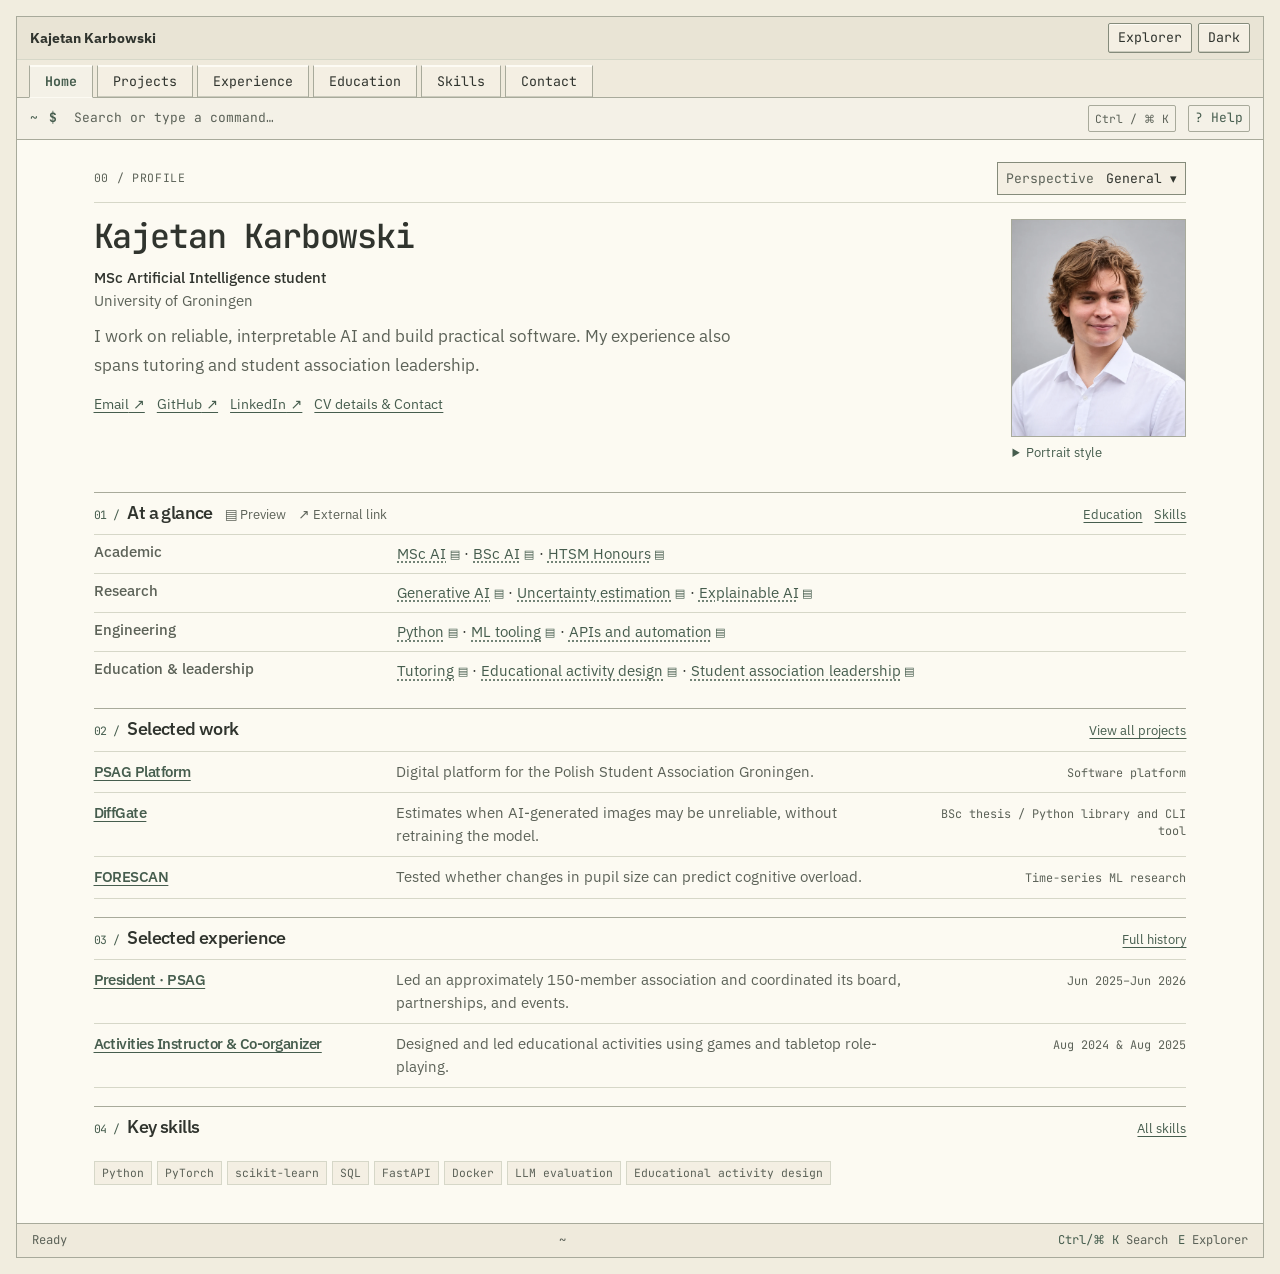
==== commit 44268942: "Align homepage width and compact the mobile profile" ====
--- a/index.html
+++ b/index.html
@@ -5,10 +5,10 @@
   <meta name="viewport" content="width=device-width, initial-scale=1">
   <meta name="description" content="Kajetan Karbowski, MSc Artificial Intelligence student at the University of Groningen.">
   <title>Kajetan Karbowski</title>
-  <link rel="stylesheet" href="portfolio.css?v=cv-abstract-6">
-  <link rel="stylesheet" href="experiment.css?v=cv-abstract-6">
-  <script src="portfolio-content.js?v=cv-abstract-6" defer></script>
-  <script src="portfolio.js?v=cv-abstract-6" defer></script>
+  <link rel="stylesheet" href="portfolio.css?v=cv-abstract-7">
+  <link rel="stylesheet" href="experiment.css?v=cv-abstract-7">
+  <script src="portfolio-content.js?v=cv-abstract-7" defer></script>
+  <script src="portfolio.js?v=cv-abstract-7" defer></script>
 </head>
 <body>
   <div class="portfolio" data-design="experimental" data-theme="light" data-cv-home>
@@ -76,21 +76,24 @@
             <a class="back-link" href="./" data-page="home"><span aria-hidden="true">←</span> Back to home</a>
             <a class="back-link" id="back-to-projects" href="?section=projects" data-page="projects" hidden>Back to projects</a>
           </nav>
+          <div class="profile-toolbar">
+            <span class="profile-label">00 / Profile</span>
+            <div class="document-tools" hidden>
+              <details id="perspective-menu">
+                <summary><span class="perspective-label">Perspective</span> <span id="active-perspective">General</span> <span aria-hidden="true">▾</span></summary>
+                <div role="group" aria-label="Perspective">
+                  <button type="button" data-perspective="general" aria-pressed="true">General</button>
+                  <button type="button" data-perspective="research" aria-pressed="false">Research</button>
+                  <button type="button" data-perspective="engineering" aria-pressed="false">Software</button>
+                  <button type="button" data-perspective="teaching" aria-pressed="false">Education</button>
+                </div>
+              </details>
+            </div>
+          </div>
           <header class="hero" data-home>
             <div class="hero-copy">
               <div class="heading-row">
                 <h1 id="cv-profile" tabindex="-1">Kajetan Karbowski</h1>
-                <div class="document-tools" hidden>
-                  <details id="perspective-menu">
-                    <summary><span class="perspective-label">Perspective</span> <span id="active-perspective">General</span> <span aria-hidden="true">▾</span></summary>
-                    <div role="group" aria-label="Perspective">
-                      <button type="button" data-perspective="general" aria-pressed="true">General</button>
-                      <button type="button" data-perspective="research" aria-pressed="false">Research</button>
-                      <button type="button" data-perspective="engineering" aria-pressed="false">Software</button>
-                      <button type="button" data-perspective="teaching" aria-pressed="false">Education</button>
-                    </div>
-                  </details>
-                </div>
               </div>
               <div class="dossier-profile">
                 <p class="dossier-degree">MSc Artificial Intelligence student <span>University of Groningen</span></p>
@@ -117,10 +120,10 @@
 
           <section id="cv-glance" class="cv-section" aria-labelledby="cv-glance-title" data-outline="At a glance">
             <header class="cv-section-heading">
-              <h2 id="cv-glance-title">At a glance</h2>
-              <p id="cv-preview-hint" class="cv-preview-hint" hidden><span><span aria-hidden="true">▤</span> Preview</span><span><span aria-hidden="true">↗</span> External link</span></p>
+              <h2 id="cv-glance-title"><span class="section-number" aria-hidden="true">01 /</span> At a glance</h2>
+              <p id="cv-preview-hint" class="cv-preview-hint" hidden><span><span aria-hidden="true">▤</span> Preview</span><span><span aria-hidden="true">↗</span> External<span class="glance-full"> link</span></span></p>
               <nav aria-label="Academic and skills details">
-                <a href="?section=education" data-page="education">Education</a>
+                <a href="?section=education" data-page="education" aria-label="Education"><span class="glance-full">Education</span><span class="glance-short" aria-hidden="true">Edu.</span></a>
                 <a href="?section=skills" data-page="skills">Skills</a>
               </nav>
             </header>
@@ -145,6 +148,7 @@
       <footer class="dos-status">
         <span id="status" role="status" aria-live="polite" aria-atomic="true">Ready</span>
         <span id="status-path" aria-hidden="true">~</span>
+        <span class="status-shortcuts"><span><kbd>Ctrl/⌘ K</kbd> Search</span><span id="explorer-shortcut" hidden><kbd>E</kbd> Explorer</span></span>
       </footer>
     </div>
 
--- a/experiment.css
+++ b/experiment.css
@@ -114,6 +114,20 @@
 .document-tools {
   font-size: .82rem;
 }
+.profile-toolbar {
+  display: flex;
+  align-items: center;
+  justify-content: space-between;
+  gap: 8px;
+  padding-bottom: 7px;
+  border-bottom: 1px solid var(--rule);
+}
+.profile-label {
+  color: var(--muted);
+  font: .72rem/1.4 var(--mono);
+  letter-spacing: .06em;
+  text-transform: uppercase;
+}
 .heading-row .document-tools { flex: 0 0 auto; }
 #perspective-menu { position: relative; }
 #perspective-menu summary {
@@ -303,16 +317,18 @@
 .entries details { margin-top: 7px; }
 .entries details p { margin-top: 7px; }
 @media (max-width: 520px) {
+  .portfolio[data-design="experimental"][data-cv-home] .dos-content { padding-top: 12px; }
   .portfolio[data-design="experimental"] .hero[data-home] {
-    grid-template-columns: minmax(0, 1fr) clamp(106px, 26vw, 120px);
+    grid-template-columns: minmax(0, 1fr) clamp(78px, 22vw, 90px);
     grid-template-areas: "title title" "profile portrait" "intro intro" "actions actions";
     gap: 7px 12px;
     align-items: center;
+    margin-block: 12px 16px;
   }
   .portfolio[data-design="experimental"] .hero[data-home] .hero-copy { display: contents; }
   .portfolio[data-design="experimental"] .hero[data-home] .heading-row { grid-area: title; }
   .portfolio[data-design="experimental"] .dossier-profile { grid-area: profile; margin-top: 0; }
-  .portfolio[data-design="experimental"] .hero[data-home] .intro { grid-area: intro; margin-top: 0; }
+  .portfolio[data-design="experimental"] .hero[data-home] .intro { grid-area: intro; margin-top: 0; font-size: 1rem; line-height: 1.55; }
   .profile-visual { grid-area: portrait; }
 }
 
@@ -381,7 +397,6 @@
   }
 }
 
-.portfolio[data-cv-home] .dos-content { max-width: 1090px; }
 .portfolio[data-cv-home] .dossier-degree { margin-top: 7px; }
 #cv-actions, .cv-section-heading nav { display: flex; flex-wrap: wrap; align-items: baseline; gap: 3px 12px; }
 #cv-actions { margin-top: 10px; font-size: .88rem; grid-area: actions; }
@@ -398,6 +413,7 @@
   padding-block: 9px;
 }
 .cv-section-heading h2 { font-size: 1.1rem; }
+.section-number { margin-inline-end: 5px; color: var(--accent); font: .72rem/1.4 var(--mono); }
 .cv-section-heading a { font-size: .83rem; }
 #cv-glance .cv-section-heading {
   display: grid;
@@ -405,6 +421,9 @@
 }
 .cv-preview-hint { display: flex; flex-wrap: wrap; gap: 2px 12px; color: var(--muted); font-size: .84rem; }
 .cv-preview-hint [aria-hidden] { font-family: system-ui, sans-serif; }
+.glance-short { display: none; }
+.status-shortcuts { display: flex; flex-wrap: wrap; gap: 2px 10px; }
+.status-shortcuts kbd { color: var(--accent); font: inherit; }
 .external-link span { font-family: system-ui, sans-serif; }
 .cv-facts { margin: 0; font-size: .94rem; }
 .cv-facts > div {
@@ -472,8 +491,6 @@
 #email-copy-status { color: var(--muted); font-size: .85em; }
 
 @media (max-width: 700px) {
-  #cv-glance .cv-section-heading { grid-template-columns: max-content minmax(0, 1fr); }
-  #cv-glance .cv-section-heading nav { grid-column: 1 / -1; }
   .cv-rows li { grid-template-columns: minmax(0, 1fr) auto; gap: 4px 12px; }
   .cv-rows li > p:not(.listing-date) { grid-area: 2 / 1 / 3 / -1; }
   .cv-rows li > :is(.cv-row-meta, .listing-date) { grid-area: 1 / 2; max-width: 19ch; }
@@ -481,9 +498,24 @@
 @media (max-width: 520px) {
   .heading-row .perspective-label { display: none; }
   .portfolio[data-cv-home] .dossier-degree { margin: 0; font-size: .83rem; }
-  #cv-actions { margin-top: 0; gap: 0 12px; }
+  .portrait-options { font-size: .72rem; }
+  .portrait-options summary { min-height: 28px; padding-block: 4px; }
+  #cv-actions { margin-top: 0; gap: 0 9px; font-size: .84rem; }
+  #cv-glance .cv-section-heading { column-gap: 6px; }
+  #cv-glance-title { font-size: 1rem; }
+  #cv-glance-title .section-number { margin-inline-end: 2px; font-size: .65rem; }
+  #cv-glance .cv-preview-hint,
+  #cv-glance .cv-section-heading a { font-size: .76rem; }
+  #cv-glance .cv-preview-hint,
+  #cv-glance .cv-section-heading nav { flex-wrap: nowrap; gap: 5px; white-space: nowrap; }
+  .glance-full { display: none; }
+  .glance-short { display: inline; }
   .cv-facts > div { grid-template-columns: minmax(0, 1fr); padding-block: 4px; }
   .cv-rows li { grid-template-columns: 1fr; gap: 3px; }
   .cv-rows li > :is(p:not(.listing-date), .cv-row-meta, .listing-date) { grid-area: auto; }
   .cv-rows li > :is(.cv-row-meta, .listing-date) { max-width: none; text-align: start; }
 }
+@media (max-width: 310px) {
+  #cv-glance .cv-section-heading { grid-template-columns: max-content minmax(0, 1fr); }
+  #cv-glance .cv-section-heading nav { grid-column: 1 / -1; }
+}
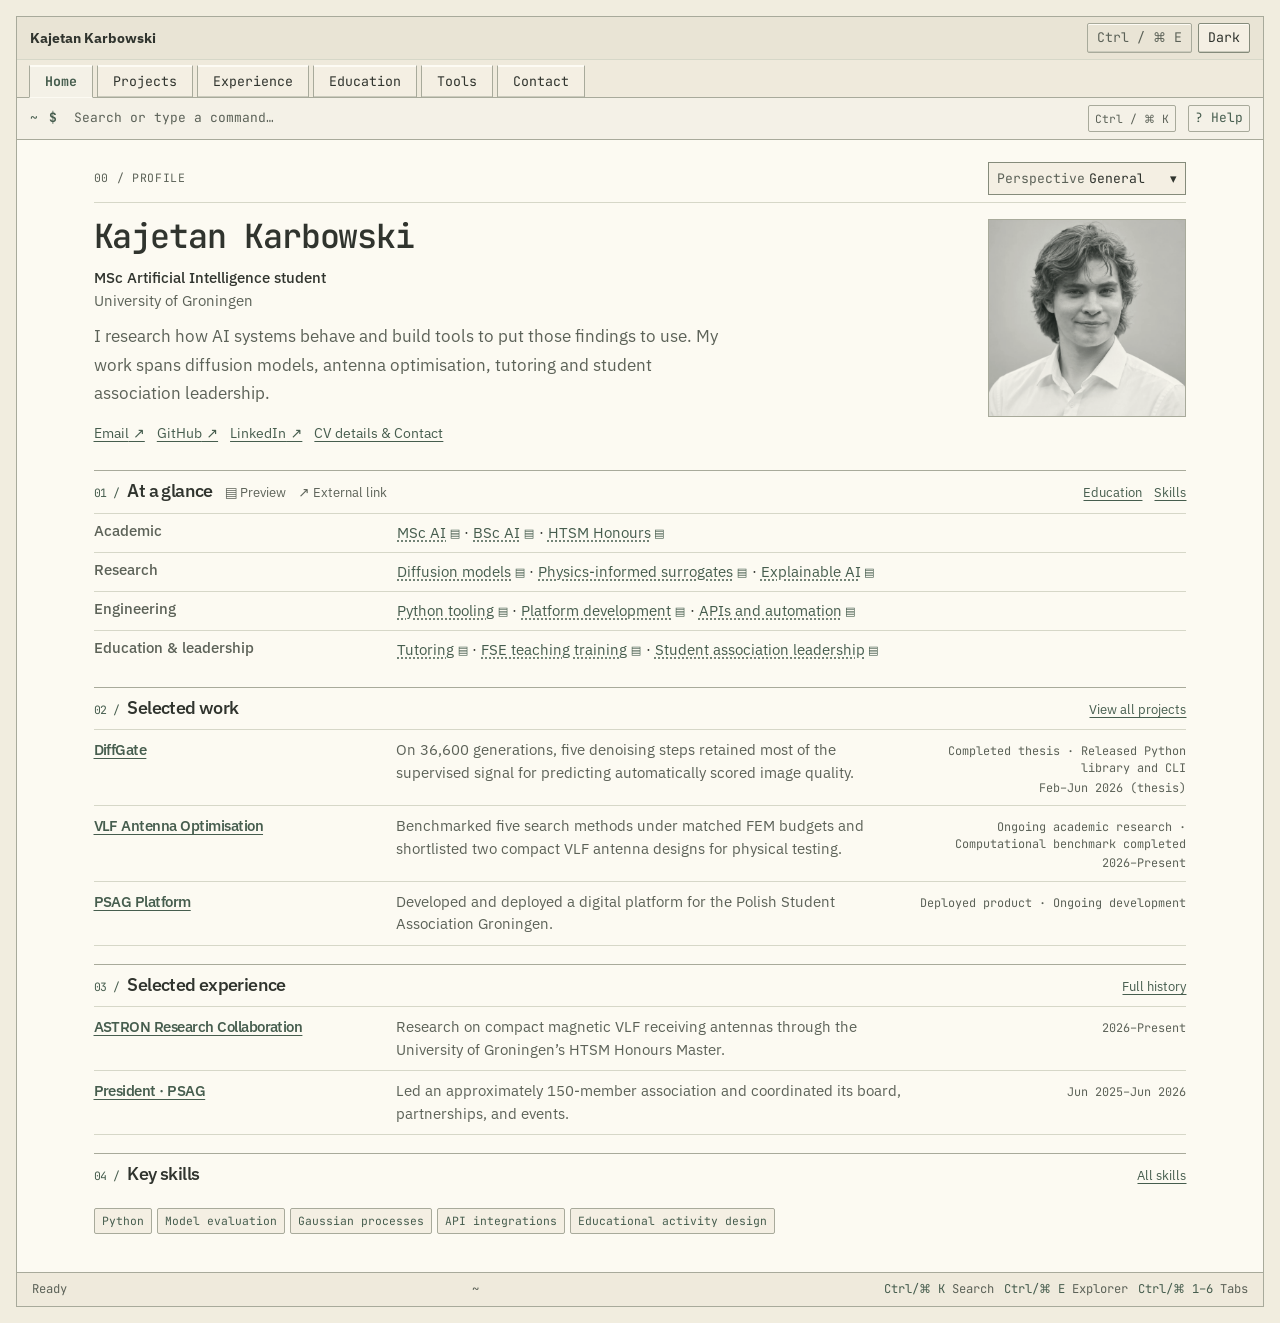
==== commit 354edcf6: "Publish updated portfolio and project case studies" ====
--- a/index.html
+++ b/index.html
@@ -5,10 +5,11 @@
   <meta name="viewport" content="width=device-width, initial-scale=1">
   <meta name="description" content="Kajetan Karbowski, MSc Artificial Intelligence student at the University of Groningen.">
   <title>Kajetan Karbowski</title>
-  <link rel="stylesheet" href="portfolio.css?v=cv-abstract-7">
-  <link rel="stylesheet" href="experiment.css?v=cv-abstract-7">
-  <script src="portfolio-content.js?v=cv-abstract-7" defer></script>
-  <script src="portfolio.js?v=cv-abstract-7" defer></script>
+  <link rel="icon" href="data:,">
+  <link rel="stylesheet" href="portfolio.css?v=review-3">
+  <link rel="stylesheet" href="experiment.css?v=review-3">
+  <script src="portfolio-content.js?v=review-2" defer></script>
+  <script src="portfolio.js?v=review-3" defer></script>
 </head>
 <body>
   <div class="portfolio" data-design="experimental" data-theme="light" data-cv-home>
@@ -18,7 +19,7 @@
         <div class="dos-banner">
           <a class="wordmark" href="./" data-page="home">Kajetan Karbowski</a>
           <div class="header-tools">
-            <button type="button" id="outline-toggle" aria-controls="outline" aria-expanded="false" aria-keyshortcuts="E">Outline</button>
+            <button type="button" class="command-key" id="outline-toggle" aria-label="Explorer" title="Explorer (Ctrl+E or Cmd+E)" aria-controls="outline" aria-expanded="false" aria-keyshortcuts="Control+E Meta+E">Ctrl / ⌘ E</button>
             <button type="button" id="theme-toggle" data-color="dark" aria-label="Use dark theme" hidden>Dark</button>
           </div>
         </div>
@@ -27,14 +28,14 @@
           <a href="?section=projects" data-page="projects" aria-label="Projects">Projects</a>
           <a href="?section=experience" data-page="experience" aria-label="Experience"><span class="tab-full">Experience</span><span class="tab-short" aria-hidden="true">Exper.</span></a>
           <a href="?section=education" data-page="education" aria-label="Education"><span class="tab-full">Education</span><span class="tab-short" aria-hidden="true">Educ.</span></a>
-          <a href="?section=skills" data-page="skills">Skills</a>
+          <a href="?section=tools" data-page="tools">Tools</a>
           <a href="?section=contact" data-page="contact">Contact</a>
         </nav>
         <div class="command-bar" id="command-bar">
           <form class="command-line" id="command-form" role="search">
             <span class="prompt" aria-hidden="true"><span id="prompt-path">~</span> <b>$</b></span>
             <div class="command-field">
-              <input id="command-input" type="search" role="combobox" aria-label="Search projects, pages, or commands" aria-controls="command-results" aria-autocomplete="list" aria-expanded="false" aria-keyshortcuts="Control+K Meta+K" autocomplete="off" spellcheck="false" placeholder="Search or type a command…">
+              <input id="command-input" type="search" role="combobox" aria-label="Search tools, projects, skills, pages, or commands" aria-controls="command-results" aria-autocomplete="list" aria-expanded="false" aria-keyshortcuts="Control+K Meta+K" autocomplete="off" spellcheck="false" placeholder="Search or type a command…">
               <span id="command-feedback" class="command-feedback" aria-hidden="true" hidden></span>
             </div>
             <button type="button" class="command-key" id="search-toggle" aria-label="Toggle search" aria-controls="search-panel" aria-expanded="false" aria-keyshortcuts="Control+K Meta+K" hidden>Ctrl / ⌘ K</button>
@@ -51,11 +52,11 @@
               <h2>Command help</h2>
               <p>Type a name to search. Use ↑ ↓ to move, Enter to open, and Escape to close.</p>
               <dl>
-                <dt>Navigate</dt><dd><code>cd projects</code>, <code>cd experience</code>, <code>cd education</code>, <code>cd contact</code></dd>
-                <dt>Open a project</dt><dd><code>open psag</code></dd>
-                <dt>Change view</dt><dd><code>view ai</code>, <code>view software</code>, <code>view education</code>, <code>view general</code></dd>
+                <dt>Navigate</dt><dd><code>cd tools</code>, <code>cd projects</code>, <code>cd experience</code>, <code>cd education</code>, <code>cd contact</code>. <code>cd skills</code> also opens Tools.</dd>
+                <dt>Open an entry</dt><dd><code>open psag</code> for a project, <code>open tools/diffgate</code> for a tool.</dd>
+                <dt>Change view</dt><dd><code>view ai-ml</code>, <code>view research</code>, <code>view software</code>, <code>view education</code>, <code>view general</code></dd>
                 <dt>Filter projects</dt><dd><code>filter --tag python</code>, <code>filter --clear</code></dd>
-                <dt>Shortcuts</dt><dd><kbd>Ctrl/Cmd+K</kbd> toggles search, <kbd>?</kbd> toggles Help, and <kbd>E</kbd> toggles Explorer outside the search field.</dd>
+                <dt>Shortcuts</dt><dd><kbd>Ctrl/⌘ K</kbd> toggles search, <kbd>Ctrl/⌘ E</kbd> toggles Explorer, and <kbd>?</kbd> toggles Help. Use <kbd>Ctrl/⌘ 1–6</kbd> for portfolio tabs, or <kbd>Ctrl+Shift+1–6</kbd> if the browser handles the first shortcut.</dd>
               </dl>
             </div>
             <div class="search-footer"><span id="search-count" aria-live="polite"></span><span>↑ ↓ Move · Enter Open · Esc Close</span></div>
@@ -83,6 +84,7 @@
                 <summary><span class="perspective-label">Perspective</span> <span id="active-perspective">General</span> <span aria-hidden="true">▾</span></summary>
                 <div role="group" aria-label="Perspective">
                   <button type="button" data-perspective="general" aria-pressed="true">General</button>
+                  <button type="button" data-perspective="ai-ml" aria-pressed="false">AI &amp; ML</button>
                   <button type="button" data-perspective="research" aria-pressed="false">Research</button>
                   <button type="button" data-perspective="engineering" aria-pressed="false">Software</button>
                   <button type="button" data-perspective="teaching" aria-pressed="false">Education</button>
@@ -98,7 +100,7 @@
               <div class="dossier-profile">
                 <p class="dossier-degree">MSc Artificial Intelligence student <span>University of Groningen</span></p>
               </div>
-              <p class="intro">I work on reliable, interpretable AI and build practical software. My experience also spans tutoring and student association leadership.</p>
+              <p class="intro">I research how AI systems behave and build tools to put those findings to use. My work spans diffusion models, antenna optimisation, tutoring and student association leadership.</p>
               <nav id="cv-actions" aria-label="Professional links" hidden></nav>
             </div>
             <div class="profile-visual">
@@ -106,15 +108,6 @@
                 <source srcset="assets/profile_portrait_web.webp" type="image/webp">
                 <img src="assets/profile_portrait_web.jpg" width="1122" height="1402" alt="Kajetan Karbowski">
               </picture>
-              <details class="portrait-options" id="portrait-options" hidden>
-                <summary>Portrait style</summary>
-                <fieldset aria-label="Portrait style">
-                  <label><input type="radio" name="photo" value="colour" checked> Colour</label>
-                  <label><input type="radio" name="photo" value="bw"> Black &amp; white</label>
-                  <label><input type="radio" name="photo" value="site"> Site palette</label>
-                  <label><input type="radio" name="photo" value="halftone"> Print halftone</label>
-                </fieldset>
-              </details>
             </div>
           </header>
 
@@ -124,14 +117,14 @@
               <p id="cv-preview-hint" class="cv-preview-hint" hidden><span><span aria-hidden="true">▤</span> Preview</span><span><span aria-hidden="true">↗</span> External<span class="glance-full"> link</span></span></p>
               <nav aria-label="Academic and skills details">
                 <a href="?section=education" data-page="education" aria-label="Education"><span class="glance-full">Education</span><span class="glance-short" aria-hidden="true">Edu.</span></a>
-                <a href="?section=skills" data-page="skills">Skills</a>
+                <a href="?section=tools#technical-skills" data-page="tools" data-anchor="technical-skills">Skills</a>
               </nav>
             </header>
             <dl class="cv-facts">
               <div><dt>Academic</dt><dd><span data-cv-source="education:msc-ai">MSc AI</span> · <span data-cv-source="education:bsc-ai">BSc AI</span> · <span data-cv-source="education:htsm">HTSM Honours</span></dd></div>
-              <div><dt>Research</dt><dd><span data-cv-source="project:llm-poetry">Generative AI</span> · <span data-cv-source="project:diffgate">Uncertainty estimation</span> · <span data-cv-source="project:xai-face-clustering">Explainable AI</span></dd></div>
-              <div><dt>Engineering</dt><dd><span data-cv-source="project:diffgate">Python</span> · <span data-cv-source="project:autoop">ML tooling</span> · <span data-cv-source="project:ai-intake-automation">APIs and automation</span></dd></div>
-              <div><dt>Education &amp; leadership</dt><dd><span data-cv-source="experience:private-tutoring">Tutoring</span> · <span data-cv-source="experience:tdj-camp">Educational activity design</span> · <span data-cv-source="experience:psag-president">Student association leadership</span></dd></div>
+              <div><dt>Research</dt><dd><span data-cv-source="project:diffgate">Diffusion models</span> · <span data-cv-source="project:vlf-antenna">Physics-informed surrogates</span> · <span data-cv-source="project:xai-face-clustering">Explainable AI</span></dd></div>
+              <div><dt>Engineering</dt><dd><span data-cv-source="project:diffgate">Python tooling</span> · <span data-cv-source="project:psag">Platform development</span> · <span data-cv-source="project:ai-intake-automation">APIs and automation</span></dd></div>
+              <div><dt>Education &amp; leadership</dt><dd><span data-cv-source="experience:private-tutoring">Tutoring</span> · <span data-cv-source="education:ta-training">FSE teaching training</span> · <span data-cv-source="experience:psag-president">Student association leadership</span></dd></div>
             </dl>
           </section>
 
@@ -148,7 +141,7 @@
       <footer class="dos-status">
         <span id="status" role="status" aria-live="polite" aria-atomic="true">Ready</span>
         <span id="status-path" aria-hidden="true">~</span>
-        <span class="status-shortcuts"><span><kbd>Ctrl/⌘ K</kbd> Search</span><span id="explorer-shortcut" hidden><kbd>E</kbd> Explorer</span></span>
+        <span class="status-shortcuts"><span><kbd>Ctrl/⌘ K</kbd> Search</span><span id="explorer-shortcut" hidden><kbd>Ctrl/⌘ E</kbd> Explorer</span><span><kbd>Ctrl/⌘ 1–6</kbd> Tabs</span></span>
       </footer>
     </div>
 
--- a/portfolio.css
+++ b/portfolio.css
@@ -24,8 +24,11 @@
 a { color: inherit; text-underline-offset: .23em; }
 [hidden] { display: none !important; }
 
+:root:has(> body > .portfolio), .portfolio {
+  --paper: #f7f4e9;
+  background: var(--paper);
+}
 .portfolio {
-  --paper: #f7f4e9;
   --panel: #fffdf6;
   --trim: #f0ebdc;
   --raised: #f7f3e8;
@@ -46,11 +49,12 @@
   color-scheme: light;
   min-height: 100vh;
   padding: clamp(10px, 2.15vw, 36px);
-  background: var(--paper);
   color: var(--ink);
 }
+:root:has(> body > .portfolio[data-theme="dark"]), .portfolio[data-theme="dark"] {
+  --paper: #212121;
+}
 .portfolio[data-theme="dark"] {
-  --paper: #212121;
   --panel: #2b2b2b;
   --trim: #343434;
   --raised: #3d3d3d;
@@ -213,7 +217,7 @@
 .views button { padding: 5px 9px; min-height: 31px; border: 1px solid transparent; background: transparent; font: .78rem/1.4 var(--mono); }
 .views button[aria-pressed="true"] { color: var(--accent); background: var(--accent-wash); border-color: var(--rule); }
 .hero { margin-block: 24px 25px; }
-.hero[data-home] { display: grid; grid-template-columns: minmax(0, 1fr) minmax(135px, 22%); gap: clamp(20px, 5vw, 78px); align-items: center; margin-block: 28px clamp(34px, 5vw, 66px); }
+.hero[data-home] { display: grid; grid-template-columns: minmax(0, 1fr) var(--profile-column, minmax(135px, 22%)); gap: clamp(20px, 5vw, 78px); align-items: center; margin-block: 28px clamp(34px, 5vw, 66px); }
 h1 { width: fit-content; max-width: 100%; font-size: clamp(2rem, 3.8vw, 3.5rem); line-height: 1.07; font-weight: 650; letter-spacing: -.045em; overflow-wrap: anywhere; }
 .hero:not([data-home]) h1 { font-size: clamp(1.95rem, 3.5vw, 3.15rem); }
 .intro { max-width: 58ch; margin-block-start: 11px; color: var(--muted); font-size: clamp(1rem, 1.4vw, 1.2rem); line-height: 1.58; }
@@ -259,6 +263,42 @@
 }
 .tags button { min-height: 26px; color: var(--accent); border-color: var(--line); }
 .tags button[aria-pressed="true"] { background: var(--accent-wash); }
+.tool-catalogue {
+  display: grid;
+  grid-template-columns: repeat(auto-fit, minmax(min(100%, 16rem), 1fr));
+  gap: 14px;
+  list-style: none;
+  padding: 0;
+}
+.tool-card {
+  display: flex;
+  flex-direction: column;
+  gap: 8px;
+  min-width: 0;
+  padding: clamp(14px, 2vw, 20px);
+  border: 1px solid var(--rule);
+  background: var(--command-surface);
+}
+.tool-card h2 { margin: 0; }
+.tool-status, .tool-note { color: var(--muted); font-size: .86rem; }
+.tool-status { margin-bottom: 4px; }
+.tool-card .tags { margin-top: 0; }
+.tool-preview { display: block; max-width: 100%; height: auto; }
+.tool-example > summary { color: var(--accent); }
+.tool-example pre { font-size: .78rem; white-space: pre-wrap; overflow-wrap: anywhere; }
+.tool-actions {
+  display: flex;
+  flex-wrap: wrap;
+  align-items: center;
+  gap: 4px 12px;
+  margin-top: auto;
+  padding-top: 6px;
+  font-size: .85rem;
+}
+.tool-actions a { display: inline-flex; align-items: center; gap: 4px; min-height: 36px; }
+.tool-actions a:not(.button) { color: var(--accent); }
+.technical-skills { margin-top: 24px; border-top: 1px solid var(--rule); }
+.technical-skills > summary { padding-block: 10px; color: var(--accent); }
 .highlights { display: grid; grid-template-columns: repeat(2, minmax(0, 1fr)); gap: 12px 24px; padding: 0; list-style: none; }
 .highlights li { border-bottom: 1px solid var(--rule); padding-block: 4px 12px; }
 .highlights h3 { margin-bottom: 5px; }
@@ -268,10 +308,11 @@
 #filter-count { margin-inline-start: auto; color: var(--muted); }
 .entries, .project-list { list-style: none; padding: 0; border-top: 1px solid var(--rule); }
 .filters:not([hidden]) + #section-content .project-list { border-top: 0; }
-.entries li, .project-list > li { padding-block: 19px; border-bottom: 1px solid var(--rule); }
+.entries > li, .project-list > li { padding-block: 19px; border-bottom: 1px solid var(--rule); }
 .project-list > li { display: flex; justify-content: space-between; align-items: baseline; gap: 10px 22px; }
 .project-list .text-action { flex-shrink: 0; }
 .project-copy h2, .entries h2 { margin-block: 4px 7px; }
+.entries > li > .meta, .project-copy > .meta { font-size: .9rem; }
 .empty { padding-block: 18px; color: var(--muted); }
 .document-index {
   display: flex;
@@ -288,6 +329,32 @@
 .detail-body section, .detail-body details, .contact-grid section { border-top: 1px solid var(--rule); padding-block: 16px; }
 .detail-body section:first-child { margin-top: 24px; }
 .detail-body h2, .contact-grid h2 { margin-bottom: 8px; }
+.detail-body section p + p { margin-top: 10px; }
+.research-figure { margin: 12px 0; }
+.research-figure img {
+  width: 100%;
+  height: auto;
+  background: #fff;
+  border: 1px solid var(--rule);
+}
+.research-figure figcaption { margin-top: 6px; color: var(--muted); font-size: .9rem; }
+.research-figure figcaption a { display: inline-block; }
+.result-table { margin-block: 12px 2px; }
+.result-table table {
+  width: 100%;
+  border-collapse: collapse;
+  table-layout: fixed;
+  font-size: clamp(.83rem, 2.7vw, .95rem);
+}
+.result-table caption { text-align: left; font-weight: 640; padding-bottom: 6px; }
+.result-table :is(th, td) {
+  padding: 6px clamp(3px, 1vw, 9px);
+  border-bottom: 1px solid var(--rule);
+  text-align: left;
+  vertical-align: top;
+  overflow-wrap: anywhere;
+}
+.result-table tr > :first-child { width: 29%; }
 .detail-body summary { font-weight: 640; }
 .detail-body details p { margin-top: 7px; }
 .contact-grid { display: grid; grid-template-columns: minmax(0, 1.35fr) minmax(0, 1fr); gap: 4px 27px; }
--- a/experiment.css
+++ b/experiment.css
@@ -5,12 +5,12 @@
   font-display: swap;
 }
 
+:root:has(> body > .portfolio[data-design="experimental"]), .portfolio[data-design="experimental"] {
+  --paper: #f1eddf;
+}
 .portfolio[data-design="experimental"] {
   --mono: "JetBrains Mono", ui-monospace, monospace;
-  --portrait-ink: #465d4e;
-  --portrait-paper: #fcfaf2;
   --outer: clamp(9px, 1.25vw, 24px);
-  --paper: #f1eddf;
   --panel: #fcfaf2;
   --trim: #efeadc;
   --raised: #f4efe3;
@@ -38,10 +38,11 @@
   min-height: 100vh;
   min-height: 100dvh;
 }
+:root:has(> body > .portfolio[data-design="experimental"][data-theme="dark"]),
 .portfolio[data-design="experimental"][data-theme="dark"] {
-  --portrait-ink: #414a50;
-  --portrait-paper: #edecea;
   --paper: #426e72;
+}
+.portfolio[data-design="experimental"][data-theme="dark"] {
   --panel: #d4d4d1;
   --trim: #c6c7c6;
   --raised: #ddddda;
@@ -122,6 +123,15 @@
   padding-bottom: 7px;
   border-bottom: 1px solid var(--rule);
 }
+.portfolio[data-cv-home] { --profile-column: 198px; }
+.profile-toolbar .document-tools, .hero[data-home] .profile-visual { width: var(--profile-column); }
+.profile-toolbar #perspective-menu summary {
+  display: flex;
+  align-items: center;
+  gap: 4px;
+}
+.profile-toolbar .perspective-label { margin-inline-end: 0; }
+.profile-toolbar #perspective-menu summary > :last-child { margin-inline-start: auto; }
 .profile-label {
   color: var(--muted);
   font: .72rem/1.4 var(--mono);
@@ -174,7 +184,7 @@
 }
 .portfolio[data-design="experimental"] .hero { margin-block: 19px 24px; }
 .portfolio[data-design="experimental"] .hero[data-home] {
-  grid-template-columns: minmax(0, 1fr) clamp(138px, 15vw, 175px);
+  grid-template-columns: minmax(0, 1fr) var(--profile-column);
   align-items: start;
   gap: 12px clamp(20px, 4vw, 44px);
   margin-block: 16px 22px;
@@ -190,18 +200,6 @@
 .portfolio[data-design="experimental"] .hero .intro { margin-top: 10px; max-width: 64ch; font-size: 1.05rem; line-height: 1.7; }
 .return-links { display: flex; flex-wrap: wrap; gap: 4px 20px; }
 .return-links .back-link { margin: 0; padding-block: 5px; font-weight: 550; }
-.project-demo-link {
-  display: flex;
-  justify-content: space-between;
-  align-items: center;
-  gap: 12px;
-  padding: 15px 18px;
-  border: 1px solid var(--control-line);
-  background: var(--accent-wash);
-  color: var(--accent);
-  font-weight: 600;
-}
-.project-demo-link:hover { background: var(--raised); }
 .listing-date {
   color: var(--muted);
   font: .76rem/1.4 var(--mono);
@@ -309,17 +307,19 @@
 .portfolio .portrait.profile-portrait {
   display: block;
   width: 100%;
-  aspect-ratio: auto;
+  aspect-ratio: 1;
+  overflow: hidden;
   border: 1px solid var(--line);
 }
-.profile-portrait img { display: block; width: 100%; height: auto; }
+.profile-portrait img { display: block; width: 100%; height: 100%; object-fit: cover; object-position: center 35%; }
 .entry-heading { align-items: baseline; }
 .entries details { margin-top: 7px; }
 .entries details p { margin-top: 7px; }
 @media (max-width: 520px) {
+  .portfolio[data-cv-home] { --profile-column: clamp(162px, 49vw, 172px); }
   .portfolio[data-design="experimental"][data-cv-home] .dos-content { padding-top: 12px; }
   .portfolio[data-design="experimental"] .hero[data-home] {
-    grid-template-columns: minmax(0, 1fr) clamp(78px, 22vw, 90px);
+    grid-template-columns: minmax(0, 1fr) var(--profile-column);
     grid-template-areas: "title title" "profile portrait" "intro intro" "actions actions";
     gap: 7px 12px;
     align-items: center;
@@ -332,26 +332,6 @@
   .profile-visual { grid-area: portrait; }
 }
 
-.portrait-options { position: relative; font-size: .8rem; }
-.portrait-options summary {
-  min-height: 32px;
-  padding: 6px 1px;
-  color: var(--accent);
-  white-space: nowrap;
-}
-.portrait-options fieldset {
-  position: absolute;
-  z-index: 3;
-  inset-inline-end: 0;
-  min-width: max-content;
-  margin: 0;
-  padding: 5px 8px;
-  border: 1px solid var(--control-line);
-  background: var(--panel);
-}
-.portrait-options label { display: flex; align-items: center; gap: 6px; min-height: 32px; cursor: pointer; }
-.portrait-options input { margin: 0; accent-color: var(--accent); }
-
 @media (max-width: 520px) {
   .portfolio[data-design="experimental"] .dos-banner {
     flex-wrap: nowrap;
@@ -365,13 +345,12 @@
   .portfolio[data-design="experimental"] .header-tools { flex-wrap: nowrap; gap: 4px; }
   .portfolio[data-design="experimental"] .header-tools button { padding-inline: 6px; font-size: .72rem; }
 }
-.portfolio[data-photo="bw"] .profile-portrait img { filter: grayscale(1); }
-.portfolio[data-photo="site"] .profile-portrait { position: relative; isolation: isolate; background: var(--panel); }
-.portfolio[data-photo="site"][data-theme="dark"] .profile-portrait {
+.profile-portrait { position: relative; isolation: isolate; background: var(--panel); }
+.portfolio[data-theme="dark"] .profile-portrait {
   background: color-mix(in srgb, var(--raised) 65%, var(--line));
 }
-.portfolio[data-photo="site"] .profile-portrait img { filter: grayscale(1); mix-blend-mode: multiply; }
-.portfolio[data-photo="site"] .profile-portrait::after {
+.profile-portrait img { filter: grayscale(1); mix-blend-mode: multiply; }
+.profile-portrait::after {
   content: '';
   position: absolute;
   inset: 0;
@@ -380,22 +359,7 @@
   mix-blend-mode: screen;
   pointer-events: none;
 }
-.portfolio[data-photo="site"][data-theme="dark"] .profile-portrait::after { background: var(--line); }
-@supports (mask-image: url("assets/profile_portrait_halftone.png")) {
-  .portfolio[data-photo="halftone"] .profile-portrait {
-    position: relative;
-    background: var(--portrait-paper);
-  }
-  .portfolio[data-photo="halftone"] .profile-portrait img { opacity: 0; }
-  .portfolio[data-photo="halftone"] .profile-portrait::after {
-    content: '';
-    position: absolute;
-    inset: 0;
-    background: var(--portrait-ink);
-    mask: url("assets/profile_portrait_halftone.png") center / 100% 100% no-repeat;
-    pointer-events: none;
-  }
-}
+.portfolio[data-theme="dark"] .profile-portrait::after { background: var(--line); }
 
 .portfolio[data-cv-home] .dossier-degree { margin-top: 7px; }
 #cv-actions, .cv-section-heading nav { display: flex; flex-wrap: wrap; align-items: baseline; gap: 3px 12px; }
@@ -498,8 +462,6 @@
 @media (max-width: 520px) {
   .heading-row .perspective-label { display: none; }
   .portfolio[data-cv-home] .dossier-degree { margin: 0; font-size: .83rem; }
-  .portrait-options { font-size: .72rem; }
-  .portrait-options summary { min-height: 28px; padding-block: 4px; }
   #cv-actions { margin-top: 0; gap: 0 9px; font-size: .84rem; }
   #cv-glance .cv-section-heading { column-gap: 6px; }
   #cv-glance-title { font-size: 1rem; }
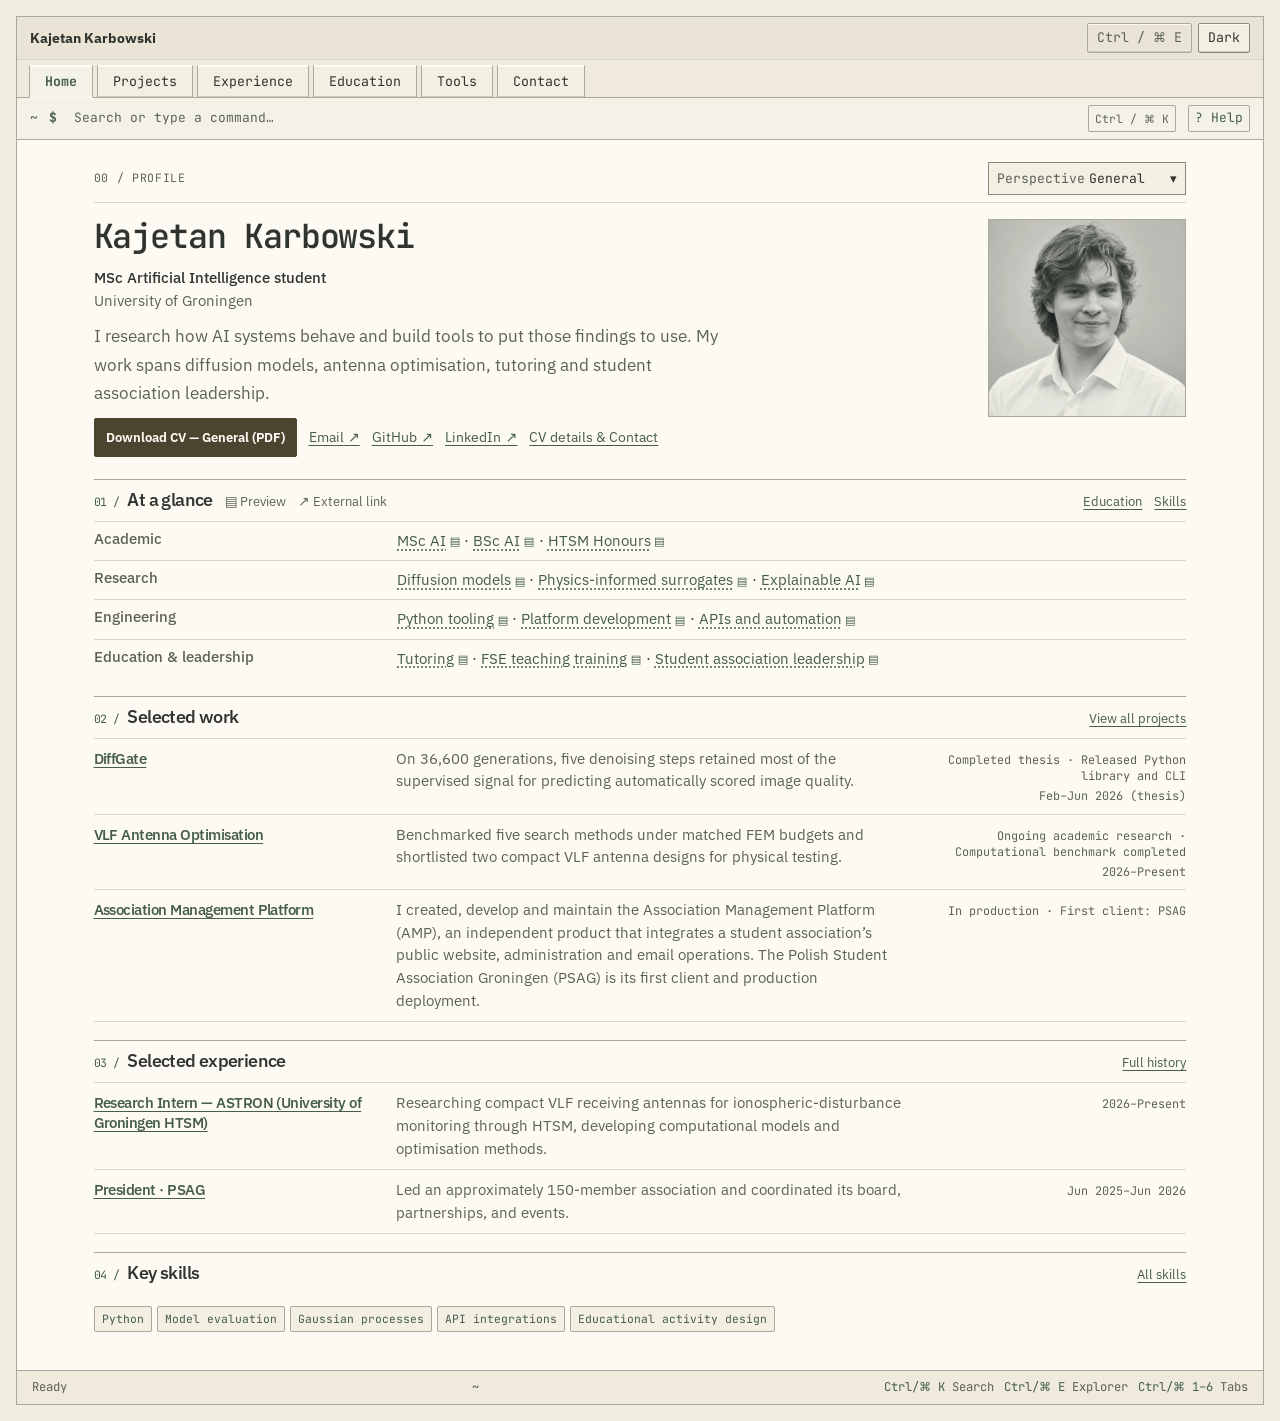
==== commit f20bcfc7: "Finalise portfolio perspectives, CVs and wildfire explorer" ====
--- a/index.html
+++ b/index.html
@@ -7,9 +7,9 @@
   <title>Kajetan Karbowski</title>
   <link rel="icon" href="data:,">
   <link rel="stylesheet" href="portfolio.css?v=review-3">
-  <link rel="stylesheet" href="experiment.css?v=review-3">
-  <script src="portfolio-content.js?v=review-2" defer></script>
-  <script src="portfolio.js?v=review-3" defer></script>
+  <link rel="stylesheet" href="experiment.css?v=release-1">
+  <script src="portfolio-content.js?v=release-1" defer></script>
+  <script src="portfolio.js?v=release-1" defer></script>
 </head>
 <body>
   <div class="portfolio" data-design="experimental" data-theme="light" data-cv-home>
@@ -101,7 +101,7 @@
                 <p class="dossier-degree">MSc Artificial Intelligence student <span>University of Groningen</span></p>
               </div>
               <p class="intro">I research how AI systems behave and build tools to put those findings to use. My work spans diffusion models, antenna optimisation, tutoring and student association leadership.</p>
-              <nav id="cv-actions" aria-label="Professional links" hidden></nav>
+              <nav id="cv-actions" aria-label="CV and professional links" hidden></nav>
             </div>
             <div class="profile-visual">
               <picture class="portrait profile-portrait" id="portrait">
--- a/experiment.css
+++ b/experiment.css
@@ -221,8 +221,7 @@
 .contact-document h2 { margin: 5px 0 7px; }
 .contact-record { display: flex; justify-content: space-between; gap: 5px 14px; flex-wrap: wrap; padding-block: 6px; }
 .contact-record + .contact-record { border-top: 1px solid var(--rule); }
-.contact-links { display: inline-flex; flex-wrap: wrap; align-items: center; gap: 10px; }
-.contact-links button { font: inherit; min-height: 30px; }
+.cv-download-row { align-items: center; }
 .contact-pending { color: var(--muted); }
 .portfolio[data-design="experimental"] .document-index { padding: 6px 9px; margin-bottom: 9px; }
 .related-documents {
@@ -364,8 +363,8 @@
 .portfolio[data-cv-home] .dossier-degree { margin-top: 7px; }
 #cv-actions, .cv-section-heading nav { display: flex; flex-wrap: wrap; align-items: baseline; gap: 3px 12px; }
 #cv-actions { margin-top: 10px; font-size: .88rem; grid-area: actions; }
-#cv-actions a, .cv-section a { color: var(--accent); }
-#cv-actions a { padding-block: 4px; }
+#cv-actions a:not(.button), .cv-section a { color: var(--accent); }
+#cv-actions a:not(.button) { padding-block: 4px; }
 
 .cv-section { border-top: 1px solid var(--line); margin-top: 18px; }
 .cv-section-heading {
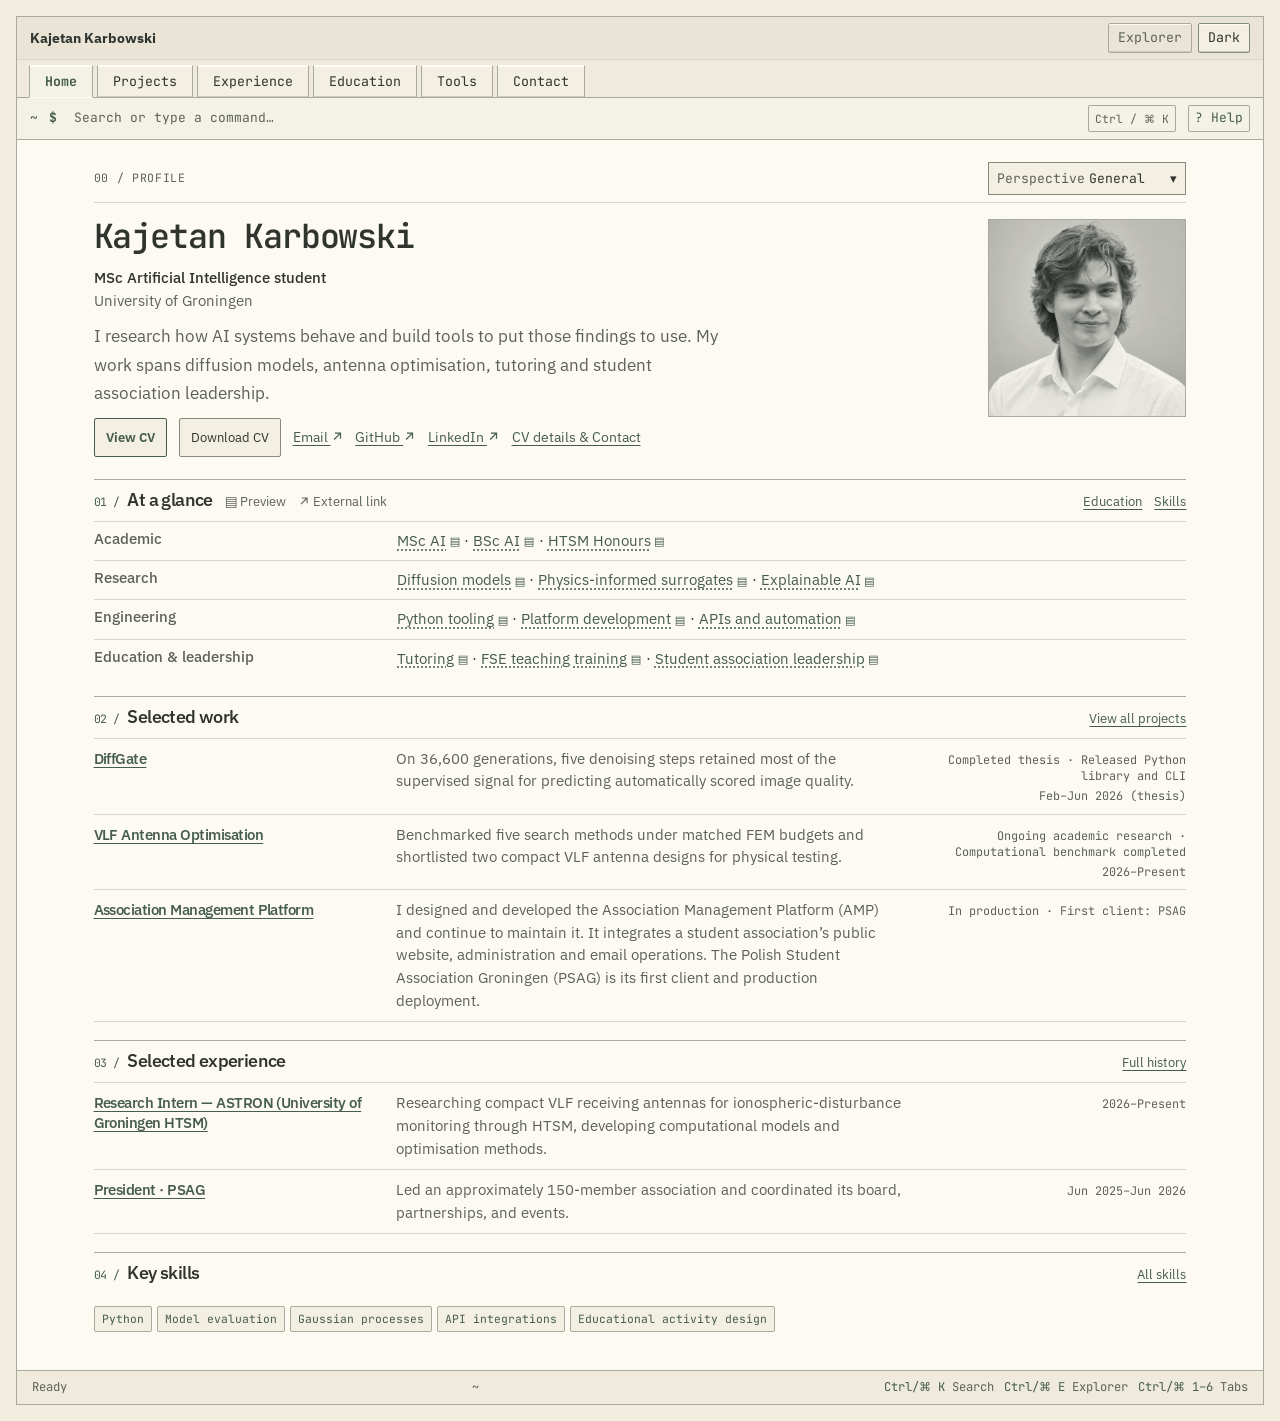
==== commit d2bf8678: "Polish CV access and publish portfolio project demos" ====
--- a/index.html
+++ b/index.html
@@ -5,11 +5,11 @@
   <meta name="viewport" content="width=device-width, initial-scale=1">
   <meta name="description" content="Kajetan Karbowski, MSc Artificial Intelligence student at the University of Groningen.">
   <title>Kajetan Karbowski</title>
-  <link rel="icon" href="data:,">
-  <link rel="stylesheet" href="portfolio.css?v=review-3">
-  <link rel="stylesheet" href="experiment.css?v=release-1">
-  <script src="portfolio-content.js?v=release-1" defer></script>
-  <script src="portfolio.js?v=release-1" defer></script>
+  <link rel="icon" href="assets/favicon.svg" type="image/svg+xml">
+  <link rel="stylesheet" href="portfolio.css?v=maintenance-1">
+  <link rel="stylesheet" href="experiment.css?v=maintenance-2">
+  <script src="portfolio-content.js?v=maintenance-1" defer></script>
+  <script src="portfolio.js?v=maintenance-2" defer></script>
 </head>
 <body>
   <div class="portfolio" data-design="experimental" data-theme="light" data-cv-home>
@@ -19,7 +19,7 @@
         <div class="dos-banner">
           <a class="wordmark" href="./" data-page="home">Kajetan Karbowski</a>
           <div class="header-tools">
-            <button type="button" class="command-key" id="outline-toggle" aria-label="Explorer" title="Explorer (Ctrl+E or Cmd+E)" aria-controls="outline" aria-expanded="false" aria-keyshortcuts="Control+E Meta+E">Ctrl / ⌘ E</button>
+            <button type="button" class="command-key" id="outline-toggle" aria-label="Explorer" title="Explorer (Ctrl+E or Cmd+E)" aria-controls="outline" aria-expanded="false" aria-keyshortcuts="Control+E Meta+E">Explorer</button>
             <button type="button" id="theme-toggle" data-color="dark" aria-label="Use dark theme" hidden>Dark</button>
           </div>
         </div>
@@ -53,7 +53,7 @@
               <p>Type a name to search. Use ↑ ↓ to move, Enter to open, and Escape to close.</p>
               <dl>
                 <dt>Navigate</dt><dd><code>cd tools</code>, <code>cd projects</code>, <code>cd experience</code>, <code>cd education</code>, <code>cd contact</code>. <code>cd skills</code> also opens Tools.</dd>
-                <dt>Open an entry</dt><dd><code>open psag</code> for a project, <code>open tools/diffgate</code> for a tool.</dd>
+                <dt>Open an entry</dt><dd><code>open amp</code> for a project, <code>open tools/diffgate</code> for a tool.</dd>
                 <dt>Change view</dt><dd><code>view ai-ml</code>, <code>view research</code>, <code>view software</code>, <code>view education</code>, <code>view general</code></dd>
                 <dt>Filter projects</dt><dd><code>filter --tag python</code>, <code>filter --clear</code></dd>
                 <dt>Shortcuts</dt><dd><kbd>Ctrl/⌘ K</kbd> toggles search, <kbd>Ctrl/⌘ E</kbd> toggles Explorer, and <kbd>?</kbd> toggles Help. Use <kbd>Ctrl/⌘ 1–6</kbd> for portfolio tabs, or <kbd>Ctrl+Shift+1–6</kbd> if the browser handles the first shortcut.</dd>
@@ -114,7 +114,7 @@
           <section id="cv-glance" class="cv-section" aria-labelledby="cv-glance-title" data-outline="At a glance">
             <header class="cv-section-heading">
               <h2 id="cv-glance-title"><span class="section-number" aria-hidden="true">01 /</span> At a glance</h2>
-              <p id="cv-preview-hint" class="cv-preview-hint" hidden><span><span aria-hidden="true">▤</span> Preview</span><span><span aria-hidden="true">↗</span> External<span class="glance-full"> link</span></span></p>
+              <p id="cv-preview-hint" class="cv-preview-hint" hidden><span><span aria-hidden="true">▤</span> Preview</span><span><svg class="external-icon" viewBox="0 0 16 16" aria-hidden="true" focusable="false"><path d="M4 12 12 4M5 4h7v7"/></svg> External<span class="glance-full"> link</span></span></p>
               <nav aria-label="Academic and skills details">
                 <a href="?section=education" data-page="education" aria-label="Education"><span class="glance-full">Education</span><span class="glance-short" aria-hidden="true">Edu.</span></a>
                 <a href="?section=tools#technical-skills" data-page="tools" data-anchor="technical-skills">Skills</a>
@@ -123,7 +123,7 @@
             <dl class="cv-facts">
               <div><dt>Academic</dt><dd><span data-cv-source="education:msc-ai">MSc AI</span> · <span data-cv-source="education:bsc-ai">BSc AI</span> · <span data-cv-source="education:htsm">HTSM Honours</span></dd></div>
               <div><dt>Research</dt><dd><span data-cv-source="project:diffgate">Diffusion models</span> · <span data-cv-source="project:vlf-antenna">Physics-informed surrogates</span> · <span data-cv-source="project:xai-face-clustering">Explainable AI</span></dd></div>
-              <div><dt>Engineering</dt><dd><span data-cv-source="project:diffgate">Python tooling</span> · <span data-cv-source="project:psag">Platform development</span> · <span data-cv-source="project:ai-intake-automation">APIs and automation</span></dd></div>
+              <div><dt>Engineering</dt><dd><span data-cv-source="project:diffgate">Python tooling</span> · <span data-cv-source="project:amp">Platform development</span> · <span data-cv-source="project:ai-intake-automation">APIs and automation</span></dd></div>
               <div><dt>Education &amp; leadership</dt><dd><span data-cv-source="experience:private-tutoring">Tutoring</span> · <span data-cv-source="education:ta-training">FSE teaching training</span> · <span data-cv-source="experience:psag-president">Student association leadership</span></dd></div>
             </dl>
           </section>
--- a/portfolio.css
+++ b/portfolio.css
@@ -332,6 +332,7 @@
 .detail-body section p + p { margin-top: 10px; }
 .research-figure { margin: 12px 0; }
 .research-figure img {
+  display: block;
   width: 100%;
   height: auto;
   background: #fff;
@@ -339,6 +340,15 @@
 }
 .research-figure figcaption { margin-top: 6px; color: var(--muted); font-size: .9rem; }
 .research-figure figcaption a { display: inline-block; }
+.research-figure figcaption a + a { margin-inline-start: .35em; }
+.project-example pre {
+  margin: 0;
+  overflow-x: auto;
+  padding: 10px;
+  border: 1px solid var(--rule);
+  background: var(--raised);
+  font-size: .84rem;
+}
 .result-table { margin-block: 12px 2px; }
 .result-table table {
   width: 100%;
--- a/experiment.css
+++ b/experiment.css
@@ -222,6 +222,19 @@
 .contact-record { display: flex; justify-content: space-between; gap: 5px 14px; flex-wrap: wrap; padding-block: 6px; }
 .contact-record + .contact-record { border-top: 1px solid var(--rule); }
 .cv-download-row { align-items: center; }
+.contact-cv-selected {
+  gap: 8px 16px;
+  padding: 12px;
+  border: 1px solid var(--control-line);
+  border-inline-start: 3px solid var(--accent);
+  background: var(--accent-wash);
+}
+.contact-cv-selected .meta { margin-bottom: 2px; color: var(--accent); }
+.contact-cv-actions { display: flex; flex-wrap: wrap; align-items: center; gap: 5px 12px; }
+.other-cvs { margin-top: 10px; }
+.other-cvs > summary { width: fit-content; padding-block: 5px; color: var(--accent); }
+.other-cvs .cv-download-row:first-of-type { border-top: 1px solid var(--rule); }
+.button.cv-view { border-color: var(--accent); color: var(--accent); font-weight: 650; }
 .contact-pending { color: var(--muted); }
 .portfolio[data-design="experimental"] .document-index { padding: 6px 9px; margin-bottom: 9px; }
 .related-documents {
@@ -387,7 +400,14 @@
 .glance-short { display: none; }
 .status-shortcuts { display: flex; flex-wrap: wrap; gap: 2px 10px; }
 .status-shortcuts kbd { color: var(--accent); font: inherit; }
-.external-link span { font-family: system-ui, sans-serif; }
+.external-icon {
+  width: .9em;
+  height: .9em;
+  vertical-align: -.08em;
+  fill: none;
+  stroke: currentColor;
+  stroke-width: 1.5;
+}
 .cv-facts { margin: 0; font-size: .94rem; }
 .cv-facts > div {
   display: grid;
